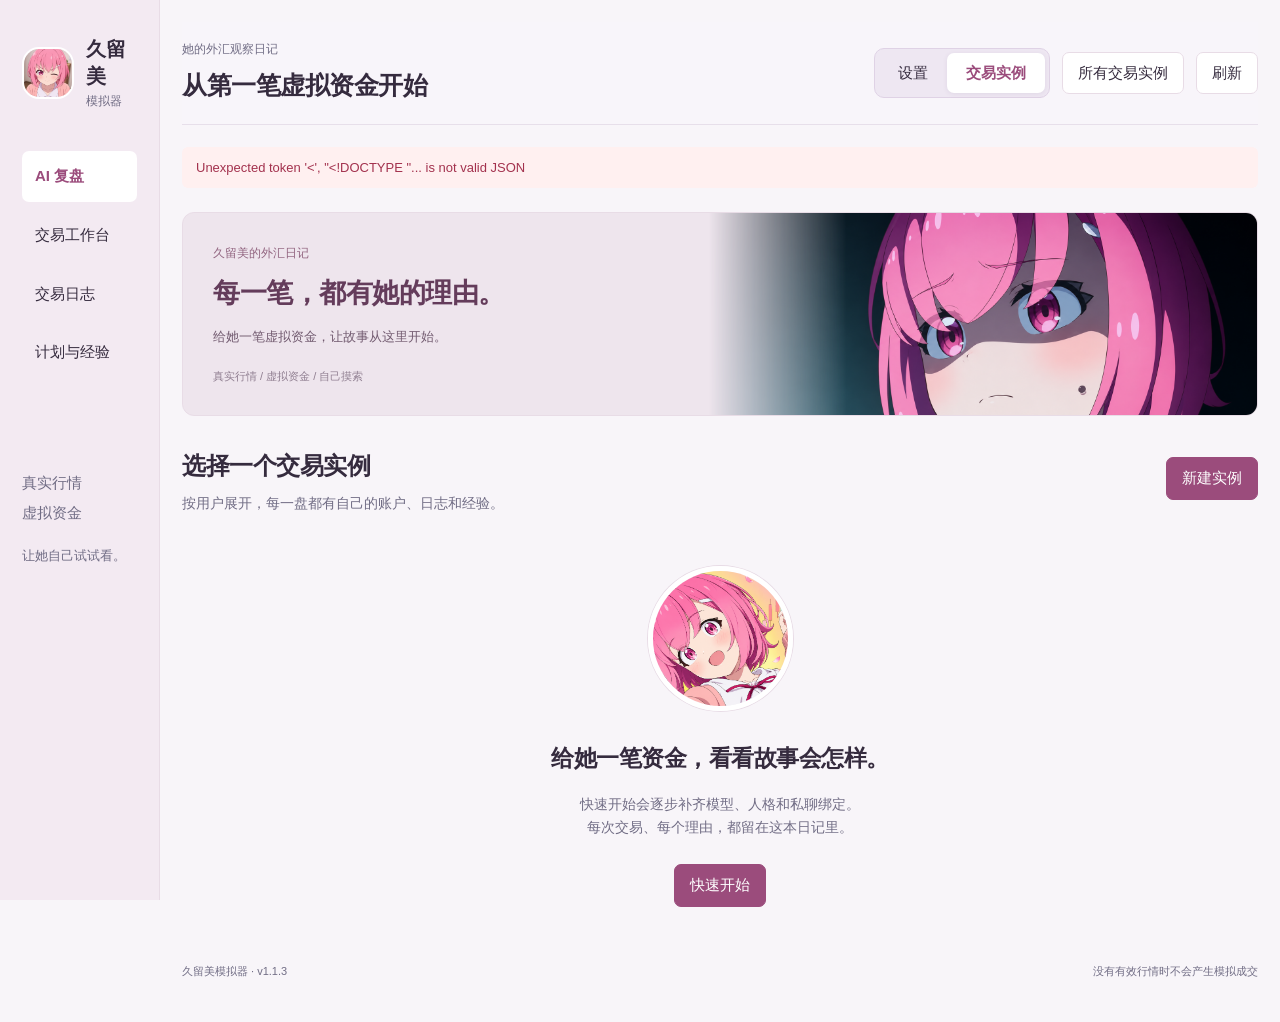
==== views/dashboard/index.html @ 7f1bf43e "Restore original Kurumi dashboard in standalone demo" ====
<!doctype html>
<html lang="zh-CN">
  <head>
    <meta charset="utf-8" />
    <meta name="viewport" content="width=device-width,initial-scale=1" />
    <title>久留美模拟器</title>
    <link rel="stylesheet" href="./style.css" />
    <link rel="stylesheet" href="./replay.css" />
  </head>
  <body>
    <div class="workspace">
      <aside>
        <div class="brand">
          <img
            class="brand-avatar"
            src="./assets/avatar.png"
            alt="久留美眨眼头像"
            width="52"
            height="52"
          />
          <h1>久留美<span>模拟器</span></h1>
        </div>
        <nav id="instance-nav" aria-label="交易实例导航">
          <button data-tab="replay" class="selected">AI 复盘</button
          ><button data-tab="overview">交易工作台</button
          ><button data-tab="journal">交易日志</button
          ><button data-tab="memory">计划与经验</button>
        </nav>
        <nav id="settings-nav" aria-label="设置导航" hidden>
          <button data-settings-anchor="users">用户与权限</button>
          <button data-settings-anchor="api">API与行情连接</button>
          <button data-settings-anchor="diary">每日日记</button>
          <button data-settings-anchor="portal">用户面板</button>
        </nav>
        <div class="aside-note">
          真实行情<br />虚拟资金<br /><strong>让她自己试试看。</strong>
        </div>
      </aside>
      <main>
        <header>
          <div>
            <span class="eyebrow">她的外汇观察日记</span>
            <h2 id="title">从第一笔虚拟资金开始</h2>
          </div>
          <div class="header-actions">
            <div class="workspace-switch" role="group" aria-label="工作区">
              <button
                type="button"
                id="workspace-settings"
                data-workspace="settings"
                aria-pressed="false"
              >
                设置</button
              ><button
                type="button"
                id="workspace-instances"
                data-workspace="instances"
                aria-pressed="true"
                class="active"
              >
                交易实例
              </button>
            </div>
            <button type="button" id="back-to-catalog">所有交易实例</button>
            <button id="refresh">刷新</button>
          </div>
        </header>
        <div class="instance-context" id="instance-context" hidden>
          <div class="instance-context-bar">
            <span id="instance-breadcrumb" class="caption"></span>
            <button type="button" id="open-instance-settings">实例设置</button>
          </div>
        </div>
        <div id="market-break-notice" class="market-break-notice" role="status" hidden></div>
        <div id="pause-notice" class="pause-notice" role="status" hidden></div>
        <div id="notice" role="status" aria-live="polite">
          正在连接 AstrBot…
        </div>
        <section class="character-banner" aria-label="久留美的交易日记">
          <div class="banner-copy">
            <span class="banner-kicker">久留美的外汇日记</span>
            <h2>每一笔，都有她的理由。</h2>
            <p id="mood-copy">给她一笔虚拟资金，让故事从这里开始。</p>
            <span class="banner-note">真实行情 / 虚拟资金 / 自己摸索</span>
          </div>
          <img
            id="mood-scene"
            src="./assets/neutral.png"
            alt="久留美正在观察行情"
            width="700"
            height="350"
          />
        </section>

        <section data-page="catalog" id="instance-catalog">
          <div class="catalog-heading" id="catalog-heading">
            <div>
              <h2>选择一个交易实例</h2>
              <p>按用户展开，每一盘都有自己的账户、日志和经验。</p>
            </div>
            <button type="button" data-new-instance class="primary">
              新建实例
            </button>
          </div>
          <div id="empty" class="welcome">
            <img
              class="welcome-art"
              src="./assets/welcome.png"
              alt="久留美与外汇图表"
              width="220"
              height="220"
            />
            <h2>给她一笔资金，看看故事会怎样。</h2>
            <p>
              快速开始会逐步补齐模型、人格和私聊绑定。<br />每次交易、每个理由，都留在这本日记里。
            </p>
            <button type="button" id="quick-start" class="primary">快速开始</button>
          </div>
          <div id="instance-directory" class="central-directory"></div>
        </section>
        <section data-page="overview">
          <p id="instance-loading" hidden>正在打开交易实例…</p>
          <div id="desk" hidden>
            <div class="account-top">
              <span id="game-status"></span>
              <div>
                <button type="button" id="pause-automation">暂停操作</button>
                <button id="decide" class="primary">让她看一次盘</button>
              </div>
            </div>
            <p id="decision-progress" role="status" class="caption"></p>
            <details id="decision-result" class="panel" hidden><summary>最近一次看盘结果</summary><pre id="decision-summary"></pre></details>
            <div class="metrics" id="metrics"></div>
            <div class="trading-grid">
              <div class="watch-column">
                <section class="panel watch-panel">
                  <span class="eyebrow">MARKET WATCH</span>
                  <h3>货币对</h3>
                  <div id="watchlist"></div>
                  <p class="caption">
                    六个品种持续采样。点击切换图表；未授权品种仅供观察。
                  </p>
                </section>
                <section class="panel loan-panel">
                  <span class="eyebrow">VIRTUAL CREDIT</span>
                  <h3>周转小金库</h3>
                  <p id="loan-permission" class="caption"></p>
                  <p class="caption" id="loan-info"></p>
                  <form id="loan">
                    <label
                      >借还金额（USD）<input
                        name="amount"
                        type="number"
                        min="0.01"
                        step="0.01"
                        required
                        placeholder="例如 1000"
                    /></label>
                    <div class="order-directions">
                      <button type="submit" name="action" value="borrow">
                        借入虚拟资金</button
                      ><button type="submit" name="action" value="repay">
                        偿还贷款
                      </button>
                    </div>
                  </form>
                  <p class="caption">
                    借款增加可用保证金，同时增加债务，不计作收益或追加本金。利息按真实时间累积；本局结束停止计息。启用后
                    AI 也可借还，不能提高额度。
                  </p>
                </section>
              </div>
              <div class="market-column">
                <section class="panel market-panel">
                  <div class="section-head">
                    <h3>市场观察</h3>
                    <select id="pair" aria-label="图表货币对"></select>
                  </div>
                  <div id="quote" class="quote">等待有效报价</div>
                  <div class="chart-toolbar">
                    <label
                      >图形<select id="chart-type">
                        <option value="candles">K线</option>
                        <option value="bars">OHLC柱</option>
                        <option value="line">折线</option>
                        <option value="area">面积</option>
                      </select></label
                    >
                    <label
                      >周期<select id="chart-period">
                        <option value="1m">1分钟</option>
                        <option value="5m" selected>5分钟</option>
                        <option value="15m">15分钟</option>
                        <option value="1h">1小时</option>
                        <option value="4h">4小时</option>
                        <option value="1d">日 K</option>
                        <option value="1w">周 K</option>
                        <option value="1M">月 K</option>
                      </select></label
                    >
                    <button id="chart-zoom-in" title="放大时间轴">放大</button
                    ><button id="chart-zoom-out" title="缩小时间轴">
                      缩小
                    </button>
                    <button id="chart-latest">回到最新</button
                    ><button id="chart-reset">重置视图</button>
                  </div>
                  <div
                    id="chart-ohlc"
                    class="chart-ohlc"
                    aria-live="polite"
                  ></div>
                  <p id="history-kind" class="caption"></p>
                  <div
                    id="chart"
                    class="price-chart"
                    aria-label="外汇历史图，横轴时间，纵轴价格"
                  ></div>
                  <div class="chart-history">
                    <button id="history-more">加载更早</button
                    ><span id="chart-status" role="status">正在加载历史…</span>
                  </div>
                  <details class="axis-settings">
                    <summary>坐标轴设置 · 时间与价格可拖动、缩放</summary>
                    <div class="form-grid">
                      <label class="check"
                        ><input
                          id="axis-interactive"
                          type="checkbox"
                          checked
                        />允许拖动／缩放两轴</label
                      >
                      <label
                        >价格刻度<select id="axis-mode">
                          <option value="0">实际价格</option>
                          <option value="1">对数价格</option>
                          <option value="2">百分比</option>
                        </select></label
                      >
                      <label
                        >时间显示<select id="axis-zone">
                          <option value="Asia/Shanghai">北京时间 UTC+8</option>
                          <option value="UTC">UTC</option>
                        </select></label
                      >
                      <div></div>
                      <label
                        >最低价格<input
                          id="axis-min"
                          type="number"
                          step="any"
                          min="0" /></label
                      ><label
                        >最高价格<input
                          id="axis-max"
                          type="number"
                          step="any"
                          min="0"
                      /></label>
                      <button id="axis-apply-y">应用价格范围</button
                      ><button id="axis-auto-y">价格自动适配</button>
                      <label
                        >X轴开始时间（设备本地时间）<input
                          id="axis-from"
                          type="datetime-local" /></label
                      ><label
                        >X轴结束时间（设备本地时间）<input
                          id="axis-to"
                          type="datetime-local"
                      /></label>
                      <button id="axis-apply-x">应用时间范围</button>
                    </div>
                  </details>
                  <p class="caption">
                    六个品种后台持续采样并保存。历史来自所选来源；左拖到边缘自动加载更早。拖动底部时间轴或右侧价格轴可缩放，双击坐标轴复位。历史数据仅供图表展示，参考汇率不参与成交，成交仍使用实时买卖价。
                  </p>
                </section>
                <section class="panel" id="positions"></section>
              </div>
              <div class="order-column">
                <section class="panel order-panel">
                  <span class="eyebrow">NEW ORDER</span>
                  <h3>开一笔虚拟交易</h3>
                  <p class="caption">操作和理由会记入日志，AI 也能看到。</p>
                  <form id="trade">
                    <label
                      >交易货币对<select name="pair" id="trade-pair"></select
                    ></label>
                    <label
                      >下单方式<select id="order-mode">
                        <option value="margin">按投入保证金</option>
                        <option value="units">按基础货币数量</option>
                      </select></label
                    >
                    <label id="margin-label"
                      >投入保证金（USD）
                      <div class="amount-row">
                        <input
                          id="order-margin"
                          name="margin"
                          type="number"
                          min="0.01"
                          step="any"
                          value="500"
                          required
                        /><button type="button" id="order-max">MAX</button>
                      </div></label
                    >
                    <label id="units-label" hidden
                      >基础货币数量<input
                        name="units"
                        type="number"
                        min="0.01"
                        step="any"
                        value="1000"
                        disabled
                        required
                    /></label>
                    <label
                      >本次杠杆 <output id="leverage-value">10×</output
                      ><input
                        id="order-leverage"
                        name="leverage"
                        type="range"
                        min="1"
                        max="10"
                        step="0.1"
                        value="10"
                    /></label>
                    <p class="caption" id="leverage-hint"></p>
                    <div id="order-estimate" class="order-estimate"></div>
                    <details>
                      <summary>止损、止盈与理由</summary>
                      <div class="form-grid">
                        <label
                          >止损价<input
                            name="sl"
                            type="number"
                            step="any"
                            min="0" /></label
                        ><label
                          >止盈价<input
                            name="tp"
                            type="number"
                            step="any"
                            min="0"
                        /></label>
                      </div>
                      <label
                        >操作理由<input
                          name="reason"
                          maxlength="200"
                          placeholder="人类手动市价单"
                      /></label>
                    </details>
                    <div class="order-directions">
                      <button
                        class="buy-button"
                        type="submit"
                        name="side"
                        value="buy"
                      >
                        ↗ 做多 / 买入</button
                      ><button
                        class="sell-button"
                        type="submit"
                        name="side"
                        value="sell"
                      >
                        ↘ 做空 / 卖出
                      </button>
                    </div>
                  </form>
                  <hr />
                  <p id="deposit-disabled" class="caption" hidden>
                    本局禁止中途追加虚拟本金。
                  </p>
                  <form id="deposit">
                    <label
                      >追加虚拟美元<input
                        name="amount"
                        type="number"
                        min="0.01"
                        step="0.01"
                        required
                        placeholder="例如 2000" /></label
                    ><button type="submit">追加本金</button>
                  </form>
                  <p class="caption">
                    追加本金不计入收益。开仓和平仓分别按名义价值收手续费；交易资产
                    / 已用保证金低于 50% 时模拟强平。
                  </p>
                </section>
              </div>
            </div>
            <section class="panel">
              <div class="section-head">
                <h3>最近发生的事</h3>
                <button data-go="journal">查看交易日志</button>
              </div>
              <div id="recent"></div>
            </section>
          </div>
        </section>
        <section data-page="replay" id="replay" hidden></section>
        <section data-page="journal" hidden>
          <div class="section-head">
            <h3>统一交易日志</h3>
            <p>AI、人类和系统，共同写下的账户时间线。</p>
          </div>
          <form id="journal-filters" class="panel journal-filters">
            <label>操作<select name="filter"><option value="all">全部记录</option><option value="operations">实际操作</option><option value="fills">仅成交</option><option value="rejected">未执行</option></select></label>
            <label>执行者<select name="source"><option value="all">所有执行者</option><option value="ai">AI</option><option value="human">人类</option><option value="system">系统</option></select></label>
            <label>货币对<select name="pair"><option value="">所有品种</option></select></label>
            <label>排序<select name="sort"><option value="newest">最新优先</option><option value="oldest">最早优先</option></select></label>
            <button id="journal-refresh" type="button">刷新</button>
            <button type="reset">重置筛选</button>
          </form>
          <div id="logs" class="panel journal-feed"></div>
          <div id="journal-pagination" class="journal-pagination">
            <button id="journal-prev" type="button">上一页</button>
            <p id="journal-status" role="status"></p>
            <button id="journal-next" type="button">下一页</button>
          </div>
        </section>
        <section data-page="memory" hidden>
          <div class="memory-intro">
            <img
              src="./assets/laugh.png"
              alt="久留美的表情"
              width="72"
              height="72"
            />
            <div>
              <h3>把经历留在日记里</h3>
              <p>行情会变，交易的理由不会丢。计划与经验跨会话保存。</p>
            </div>
          </div>
          <div class="notebook-layout">
            <section class="panel notebook-plan">
              <h3>当前交易计划</h3>
              <p>开仓理由始终跟随持仓。这里保存她对下一步的安排。</p>
              <div id="plan" class="notebook-prose">尚无计划</div>
            </section>
            <section class="panel notebook-diary">
              <h3>交易日记</h3>
              <p>是她自己的总结，不代表已经验证的盈利规律。</p>
              <details><summary>旧版经验笔记</summary><pre id="notes">尚无经验笔记</pre></details>
              <div class="connection-actions"><button type="button" id="diary-refresh">刷新日记</button>
                <button type="button" id="diary-older" hidden>更早的日记</button></div>
              <p id="diary-status" role="status"></p><div id="diary-entries"></div>
            </section>
          </div>
          <section class="panel global-experience-placeholder">
            <h3>智能体总经验</h3>
            <p>
              预留：未来单独维护跨实例的通用经验；当前实例的计划、日志与经验仍各自保存。
            </p>
            <button type="button" disabled>总经验（暂未启用）</button>
          </section>
        </section>
        <section data-page="setup" hidden>
          <div class="section-head settings-heading"><div><h2>设置</h2>
            <p>分别管理用户权限、API连接和每日日记。每局游戏规则在新建实例时设置。</p></div></div>
          <nav class="settings-pages" aria-label="设置分页">
            <button type="button" data-settings-tab="users">用户与权限</button>
            <button type="button" data-settings-tab="api">API与行情连接</button>
            <button type="button" data-settings-tab="diary" disabled title="独立版暂未接入自动日记">每日日记</button>
            <button type="button" data-settings-tab="portal">用户面板</button>
          </nav>
          <div data-settings-page="users">
            <section class="panel" id="access-scaffold">
              <h3>用户与权限</h3>
              <form id="workspace-mode-settings">
                <label class="check"><input name="multiplayer" type="checkbox">开启多人模式</label>
                <label id="workspace-main-picker">主用户<select name="main_user_id"></select></label>
                <p class="caption">单人模式只显示主用户的设置和实例。切换模式会保留所有用户与交易记录。聊天工具按用户归属隔离。</p>
              </form>
              <div id="workspace-primary-user"></div>
              <div id="workspace-role-settings"></div>
              <div id="managed-users"></div>
              <div class="connection-actions"><button type="submit" form="workspace-mode-settings">保存设置</button><span id="workspace-save-status" role="status"></span></div>
            </section>
          </div>
          <div data-settings-page="api" hidden>
            <section class="panel">
              <h3>LLM 调用接口</h3><p>每位用户在自己的面板中配置人格、模型和 API Key，网页聊天和定时看盘共用该配置。</p>
              <form id="llm-settings" hidden>
                <label>调用方式<select name="mode"><option value="platform">平台已配置的模型（默认）</option><option value="custom">自定义OpenAI兼容接口</option></select></label>
                <label data-llm-mode="platform">平台模型<select name="provider_id"></select></label>
                <div data-llm-mode="custom" hidden>
                  <label>兼容接口Base URL<input name="api_base" type="url" placeholder="https://example.com/v1"></label>
                  <label>模型名<input name="model" placeholder="填写接口提供的准确模型名"></label>
                  <label>API Key<input name="api_key" type="password" autocomplete="new-password"></label>
                  <label>自定义请求头（可选JSON）<textarea name="headers" rows="3"></textarea></label>
                  <label>单次请求超时（秒）<input name="timeout" type="number" min="10" max="180" value="120"></label>
                  <p class="caption">接口须支持Chat Completions与工具调用。密钥和请求头仅保存在服务器，不向模型或页面回显；空白保留已存值。</p>
                </div>
                <label class="check"><input name="debug_prompt" type="checkbox">在控制台输出完整LLM提示词（调试）</label>
                <p class="caption">默认关闭；开启后输出看盘和日记的系统提示词、上下文与任务正文，插件不截断。不输出接口密钥和请求头。</p>
              </form>
            </section>
              <section class="panel">
              <h3>看盘频率与风险事件</h3>
              <form id="decision-settings">
                <label class="check"><input type="checkbox" name="weekend_pause" checked>休市时段停止自动看盘（默认开启）</label>
                <p class="caption">默认按纽约时间周五 16:59 至周日 17:05，自动跟随夏令时。仅停止自动看盘，手动看盘和日记可继续。</p>
                <label>休息时区<input name="weekend_zone" value="America/New_York" required></label>
                <div class="form-grid">
                  <label>开始日<select name="weekend_start_day"><option value="0">周一</option><option value="1">周二</option><option value="2">周三</option><option value="3">周四</option><option value="4" selected>周五</option><option value="5">周六</option><option value="6">周日</option></select></label>
                  <label>开始时间<input type="time" name="weekend_start_time" value="16:59" required></label>
                  <label>结束日<select name="weekend_end_day"><option value="0">周一</option><option value="1">周二</option><option value="2">周三</option><option value="3">周四</option><option value="4">周五</option><option value="5">周六</option><option value="6" selected>周日</option></select></label>
                  <label>结束时间<input type="time" name="weekend_end_time" value="17:05" required></label>
                </div>
                <label>每实例两次看盘至少间隔（分钟）<input name="cooldown" type="number" min="10" max="1440" value="10" required></label>
                <label>每实例每小时最多看盘任务数<input name="hourly_limit" type="number" min="1" max="6" value="6" required></label>
                <p class="caption">手动、定时和风险触发共用上限，失败尝试也计数。多条风险事件合并排队；日记和普通聊天不计入此看盘额度。</p>
                <p>以下事件发生后主动请求LLM查看账户与复盘（不是直接向用户发消息）：</p>
                <label class="check"><input name="stop_loss" type="checkbox" checked>触发止损</label>
                <label class="check"><input name="take_profit" type="checkbox" checked>触发止盈</label>
                <label class="check"><input name="liquidation" type="checkbox" checked>爆仓 / 模拟强平</label>
                <label class="check"><input name="margin_call" type="checkbox" checked>保证金不足</label>
                <label class="check"><input name="end" type="checkbox" checked>本局结束</label>
                <p class="caption">事件任务同样排队限频；本局结束后只读复盘，不再交易。用户主动通知仍遵守免打扰。</p>
              </form>
            </section>
            <section class="panel connection-panel">
                <h3>行情连接</h3>
                <p>
                  选择真实报价来源，交易全部在插件内部模拟。免注册来源无需填写密钥。
                </p>
                <form id="connection">
                  <label
                    >历史数据来源<select
                      name="history_source"
                      id="history-source"
                    >
                      <option value="frankfurter">
                        Frankfurter · 每日参考汇率（默认）
                      </option>
                      <option value="market">
                        所选实时行情源 · 真实K线
                      </option></select
                    ><span class="caption"
                      >Frankfurter只用于日/周/月折线或面积图；选择K线、OHLC或分钟周期时自动使用实时行情源历史。不会影响成交报价。</span
                    ></label
                  >
                  <label
                    >行情源<select name="market_source" id="market-source">
                      <option value="biquote">biquote · 免注册、免 Key</option>
                      <option value="sina">新浪外汇 · 免注册、免 Key</option>
                      <option value="oanda">OANDA Practice · 模拟账户</option>
                    </select></label
                  >
                  <label data-source="biquote"
                    >biquote 批量报价接口
                    <input
                      name="biquote_url"
                      type="url"
                      required
                    />
                    <span class="caption"
                      >自动附加本插件的六个 symbols 参数。自定义地址需返回相同
                      JSON 格式。</span
                    >
                  </label>
                  <label data-source="sina"
                    >新浪报价接口
                    <input
                      name="sina_url"
                      type="url"
                      required
                    />
                    <span class="caption"
                      >自动附加货币对列表。自定义地址需返回相同的新浪行情格式。</span
                    >
                  </label>
                  <label data-source="oanda"
                    >模拟行情账户 ID<input
                      name="market_account"
                      autocomplete="off"
                      placeholder="填写 Practice 账户 ID"
                  /></label>
                  <label data-source="oanda"
                    >访问令牌<input
                      name="market_key"
                      type="password"
                      autocomplete="new-password"
                      placeholder="留空保留已保存令牌"
                  /></label>
                  <div class="connection-actions">
                    <button type="button" id="test-connection">
                      测试连通性</button
                    ><button type="button" id="reset-market-url">
                      恢复默认地址</button
                    >
                  </div>
                </form>
                <p class="caption">
                  测试使用当前输入，不保存、不切换交易报价。已有持仓时请先结清再切换来源或地址。
                </p>
                <div
                  id="connection-status"
                  role="status"
                  class="connection-result"
                ></div>
              </section>
            <div class="connection-actions">
              <button type="button" class="primary" id="save-api-settings">保存 API 与行情设置</button>
              <p id="api-save-status" role="status" class="caption"></p>
            </div>
          </div>
          <div data-settings-page="portal" hidden>
            <section class="card">
              <h2>独立用户面板</h2>
              <p class="caption">填写用户可访问的 HTTPS 域名，并将该域名转发到这里的监听端口。启用后，绑定的用户可私聊领取面板。</p>
              <form id="portal-settings">
                <label class="check"><input name="enabled" type="checkbox">启用独立面板</label>
                <label>HTTPS 地址 <input name="origin" type="url" placeholder="https://panel.example.com"></label>
                <label>监听地址 <select name="bind"><option value="127.0.0.1">本机 127.0.0.1</option><option value="0.0.0.0">容器网络 0.0.0.0</option></select></label>
                <label>监听端口 <input name="port" type="number" min="1024" max="65535" required value="8791"></label>
                <button type="submit">保存面板设置</button>
              </form>
              <p id="portal-settings-status" role="status"></p>
              <div class="connection-actions">
                <button type="button" id="portal-check-link" disabled>检查连接</button>
                <a id="portal-open-link" target="_blank" rel="noopener noreferrer" hidden>打开远程面板 ↗</a>
              </div>
              <p id="portal-link-status" class="caption" role="status">保存 HTTPS 地址后可检查浏览器到远程面板的连接。</p>
            </section>
          </div>
          <div data-settings-page="diary" hidden>
              <section class="panel" id="diary-settings-panel">
                <h3>她的每日小记</h3>
                <p>每个交易实例独立写日记，全部实例共用一条队列，逐篇生成；共用实例设置中的决策模型和人格。</p>
                <form id="diary-settings">
                  <label class="check"><input name="enabled" type="checkbox" checked>开启每日日记</label>
                  <label>每日写作时间<input name="time" type="time" value="00:10" required></label>
                  <label>时区<input name="timezone" value="Asia/Shanghai" required></label>
                  <label>前一天交易日志数量大于<input name="min_logs" type="number" min="0" max="10000" step="1" value="2" required>
                    <span class="caption">默认2，即至少3条才写；包括失败操作与人类操作，不把创建实例、后台分析摘要和设置变更计入。</span></label>
                  <label class="check"><input name="chat_only" type="checkbox">无交易但有聊天时也写日记</label>
                  <label class="check"><input name="send_to_owner" type="checkbox" checked>写完后主动发给主人</label>
                  <p class="caption">发到实例已授权的主人私聊，遵守主动通知总开关与免打扰时间。</p>
                  <p class="caption">此开关只用于交易日志为0的日期；1～阈值条交易日志的日期仍不生成。</p>
                  <label>首次提供的近期聊天条数<input name="history_count" type="number" min="0" max="100" step="1" value="40" required></label>
                  <p class="caption">仅归档功能启用后已授权参考会话的聊天，缺失旧聊天不编造。失败自动重试，重启与次日检查会补写遗漏日期；补写不读取未来资料。日记不会发往QQ。</p>
                  <button type="submit">保存日记设置</button>
                </form>
                <p id="diary-settings-status" role="status"></p>
              </section>

          </div>
        </section>
        <footer>
          久留美模拟器 · v1.1.3　<span>没有有效行情时不会产生模拟成交</span>
        </footer>
      </main>
    </div>

    <dialog id="quick-setup-dialog" class="instance-config-dialog" aria-labelledby="quick-setup-title">
      <div class="config-dialog-heading">
        <h2 id="quick-setup-title">快速开始</h2>
        <button type="button" data-close-dialog="quick-setup-dialog">取消</button>
      </div>
      <div id="quick-setup-fields"></div>
      <p id="quick-setup-status" role="status" class="caption"></p>
      <button type="button" id="quick-setup-next" class="primary">保存并继续</button>
    </dialog>
    <dialog
      id="create-instance-dialog"
      class="instance-config-dialog"
      aria-labelledby="create-dialog-title"
    >
      <div class="config-dialog-heading">
        <h2 id="create-dialog-title">新建交易实例</h2>
        <button type="button" data-close-dialog="create-instance-dialog">
          取消
        </button>
      </div>
      <section class="panel">
        <p id="create-caption" class="caption">
          只设置这一局的资金、杠杆、货币对和挑战规则。创建后可在实例设置中绑定AI。
        </p>
        <form id="create">
          <div id="create-persona-step" class="quick-create-fields">
          <label>AstrBot 人格<select id="create-persona" name="persona" required>
            <option value="">请选择人格</option>
          </select><span class="caption">必须先选择人格，创建后用于自主看盘和每日日记。</span></label>
          <label class="check"><input id="create-auto" name="auto" type="checkbox" checked />开启定时自主看盘（默认每小时一次）</label>
          </div>

          <p id="create-owner" class="caption" hidden></p>
          <fieldset id="create-user-fields" class="user-binding-fields">
            <legend>
              创建网页用户
            </legend>
            <input id="bound-umos" name="bound_umos" type="hidden">
            <label
              >用户昵称（选填）<input
                name="user_nickname"
                maxlength="40"
                placeholder="留空自动命名：用户1、用户2…"
              /><span class="caption"
                >创建后会生成网页登录凭据。</span
              ></label
            >
          </fieldset>

          <div id="create-details-step" class="quick-create-fields">
          <label
            >实例名称<input
              name="name"
              value="小澪的外汇日记"
              required
              maxlength="80"
          /></label>
          <div class="form-grid">
            <label
              >初始虚拟美元<input
                name="initial"
                value="10000"
                type="number"
                min="1"
                required /></label
            ><label
              >杠杆上限<select name="leverage">
                <option>10</option>
                <option>1</option>
                <option>5</option>
                <option>20</option>
                <option>50</option>
                <option selected>100</option>
              </select></label
            >
          </div>
          <label class="check"
            ><input
              name="allow_deposit"
              id="allow-deposit"
              type="checkbox"
              checked
            />允许本局中途追加虚拟美元（与借款分开控制）</label
          >
          <fieldset class="loan-options">
            <legend>本局虚拟借款规则</legend>
            <label class="check"
              ><input
                id="create-loan-enabled"
                name="loan_enabled"
                type="checkbox"
                checked
              />允许本局借用虚拟资金</label
            ><label
              >最大借款本金（USD）<input
                id="loan-limit"
                name="loan_limit"
                type="number"
                min="0.01"
                step="0.01"
                value="20000"
                required
            /></label>
            <p class="caption">
              限制尚未偿还的借款本金，默认初始资金的2倍。日单利0.01%，按真实时间计算。
            </p>
          </fieldset>
          <fieldset class="pair-options">
            <legend>允许交易的货币对（直接勾选，可多选）</legend>
            <div id="pairs"></div>
            <button type="button" id="pairs-all">全选</button>
            <span id="create-pair-count" class="caption" aria-live="polite"></span>
          </fieldset>
          <label
            >双边手续费率<input
              name="fee_rate"
              value="0.00002"
              type="number"
              step="0.00001"
              min="0"
              max="0.01"
          /></label>
          <details>
            <summary>挑战条件 · 留空就是自由模式</summary>
            <label
              >目标收益率 %<input
                name="profit"
                type="number"
                min="0.01"
                step="any" /></label
            ><label
              >累计净亏上限（美元）<input
                name="loss"
                type="number"
                min="0.01"
                step="any" /></label
            ><label
              >净值底线（美元）<input
                name="floor"
                type="number"
                min="0.01"
                step="any" /></label
            ><label
              >最大回撤 %<input
                name="drawdown"
                type="number"
                min="0.01"
                max="100"
                step="any" /></label
            ><label
              >到期时间<input name="deadline" type="datetime-local"
            /></label>
          </details>
          <button class="primary" type="submit">创建交易实例</button>
          </div>
          <button type="button" id="quick-create-back" hidden>上一步</button>
          <button type="button" id="quick-create-next" class="primary" hidden>下一步</button>
          <p id="quick-create-status" role="status" class="caption" hidden></p>
        </form>
      </section>
    </dialog>
    <dialog
      id="instance-settings-dialog"
      class="instance-config-dialog"
      aria-labelledby="instance-dialog-title"
    >
      <div class="config-dialog-heading">
        <h2 id="instance-dialog-title">实例设置</h2>
        <button type="button" data-close-dialog="instance-settings-dialog">
          关闭
        </button>
      </div>
      <section class="panel">
        <p id="binding-instance-name" class="caption"></p>
        <form id="instance-pair-settings">
          <fieldset class="pair-options">
            <legend>允许交易的货币对</legend>
            <div id="instance-trading-pairs"></div>
            <p class="caption">可多选。有持仓或挂单的货币对须先处理后才能取消。</p>
          </fieldset>
          <button type="submit">保存货币对</button>
        </form>
        <h3>AI 看盘绑定</h3>
        <form id="binding">
          <label class="check"><input name="portal_trade" type="checkbox">允许用户手动模拟交易</label>
          <label
            >看盘时参考的聊天记录条数<input
              name="history_count"
              type="number"
              min="0"
              max="100"
              value="20"
            /><span class="caption"
              >定时看盘、手动看盘和风险复盘都会按此条数读取已授权的主参考会话。0 表示不带聊天记录。</span
            ></label
          >
          <label
            >平台已配置的模型<select
              id="provider"
              name="provider"
            ></select></label
          ><label
            >AstrBot 人格<select id="persona" name="persona"></select></label
          ><label
            >主参考会话 UMO（可选）<input
              name="umo"
              placeholder="请先在目标私聊通过工具选择此实例，再关联" /></label
          ><label
            >看盘间隔
            <div class="interval-row">
              <input
                name="interval"
                type="number"
                min="0.01"
                step="any"
                value="15"
                required
              /><select id="interval-unit" aria-label="看盘间隔单位">
                <option value="1">秒</option>
                <option value="60" selected>分钟</option>
                <option value="3600">小时</option>
              </select>
            </div>
            <span class="caption" id="interval-permission-note">默认1小时，由管理员控制是否允许修改。</span></label
          ><label class="check"
            ><input name="auto" type="checkbox" />开启定时自主看盘</label
          ><button type="submit">保存当前游戏绑定</button>
        </form>
      </section>
      <section class="panel">
        <h3>主动汇报与免打扰</h3>
        <form id="instance-notifications"><div id="instance-notice-fields"></div>
          <button type="submit">保存本实例通知</button></form>
        <p id="instance-notice-status" role="status"></p>
      </section>
      <button type="button" id="delete-current-instance" class="danger-button">
        删除此实例
      </button>
      <p class="caption">
        资金、杠杆上限和借款规则在创建时确定；中途编辑规则的入口后续再接入。
      </p>
    </dialog>
    <dialog
      id="delete-instance-dialog"
      class="instance-config-dialog delete-instance-dialog"
      aria-labelledby="delete-instance-title"
    >
      <h2 id="delete-instance-title">删除交易实例</h2>
      <p id="delete-instance-name"></p>
      <p>
        将永久删除这一实例的余额、持仓、交易日志、计划与经验。其他实例、用户账号及公共历史行情不受影响。持仓不会生成平仓成交记录。
      </p>
      <div class="delete-dialog-actions">
        <button type="button" data-close-dialog="delete-instance-dialog">
          取消</button
        ><button
          type="button"
          id="confirm-delete-instance"
          class="danger-button"
        >
          确认删除
        </button>
      </div>
    </dialog>

    <dialog id="delete-user-dialog" class="instance-config-dialog delete-instance-dialog" aria-labelledby="delete-user-title">
      <h2 id="delete-user-title">删除虚拟用户</h2><p id="delete-user-description"></p>
      <p>将删除此用户的绑定信息，以及全部所属实例、交易日志、计划、日记和待发通知。其他用户不受影响，此操作不可恢复。</p>
      <div class="delete-dialog-actions"><button type="button" data-close-dialog="delete-user-dialog">取消</button>
        <button type="button" id="confirm-delete-user" class="danger-button">确认删除用户及其全部实例</button></div>
    </dialog>
    <script src="./vendor/lightweight-charts.js"></script>
    <script type="module" src="./app.js"></script>
  </body>
</html>
---- views/dashboard/style.css ----
:root {
  color-scheme: light;
  --ink: #29253e;
  --muted: #716d85;
  --purple: #6650a4;
  --line: #e4e1ed;
  --paper: #fff;
  --bg: #f3f4f9;
  --red: #b3435d;
  --green: #23816f;
}
* {
  box-sizing: border-box;
}
body {
  margin: 0;
  background: var(--bg);
  color: var(--ink);
  font:
    15px/1.65 "Segoe UI",
    "Microsoft YaHei",
    sans-serif;
}
button,
input,
select {
  font: inherit;
}
button {
  cursor: pointer;
  border: 1px solid var(--line);
  background: white;
  color: var(--ink);
  padding: 8px 15px;
  border-radius: 7px;
}
button:hover {
  border-color: var(--purple);
  background: #f5f2fc;
}
button:disabled {
  opacity: 0.5;
  cursor: wait;
}
.primary {
  background: var(--purple);
  border-color: var(--purple);
  color: white;
}
.primary:hover {
  background: #514081;
  color: white;
}
button:focus-visible,
input:focus-visible,
select:focus-visible {
  outline: 3px solid #ac9bdc;
  outline-offset: 2px;
}
.workspace {
  display: grid;
  grid-template-columns: 218px 1fr;
  min-height: 100vh;
}
aside {
  background: #eeecf7;
  padding: 36px 22px;
  border-right: 1px solid var(--line);
}
.brand {
  display: flex;
  gap: 12px;
  align-items: center;
}
.emblem {
  background: var(--purple);
  color: white;
  font-size: 25px;
  width: 46px;
  height: 50px;
  display: grid;
  place-items: center;
  border-radius: 16px 16px 16px 3px;
}
h1 {
  font-size: 20px;
  line-height: 1.35;
  margin: 0;
}
h1 span {
  display: block;
  font-size: 12px;
  color: var(--muted);
  font-weight: 400;
  margin-top: 3px;
}
nav {
  display: grid;
  gap: 8px;
  margin-top: 42px;
}
nav button {
  background: transparent;
  border-color: transparent;
  text-align: left;
  padding: 12px;
}
.selected {
  background: var(--paper);
  color: var(--purple);
  font-weight: 600;
}
.aside-note {
  margin-top: 90px;
  color: var(--muted);
  line-height: 2;
}
.aside-note strong {
  display: block;
  margin-top: 15px;
  font-size: 13px;
  font-weight: 400;
}
main {
  padding: 32px 36px;
  max-width: 1600px;
  min-width: 0;
}
header,
.header-actions,
.account-top,
.section-head {
  display: flex;
  align-items: center;
  justify-content: space-between;
  gap: 12px;
}
header {
  margin-bottom: 22px;
}
.eyebrow {
  font-size: 12px;
  color: var(--muted);
}
h2 {
  font-size: 25px;
  letter-spacing: -0.5px;
  margin: 4px 0;
  font-weight: 600;
}
h3 {
  font-size: 17px;
  margin: 0 0 12px;
}
p {
  color: var(--muted);
  font-size: 14px;
}
#notice {
  padding: 10px 14px;
  background: #ebe9f5;
  color: #5b4c80;
  border-radius: 6px;
  margin-bottom: 24px;
  font-size: 13px;
  overflow-wrap: anywhere;
}
.error {
  background: #fff0f0 !important;
  color: #a3324e !important;
}
.panel {
  background: var(--paper);
  border: 1px solid var(--line);
  border-radius: 10px;
  padding: 22px;
  margin-bottom: 20px;
}
.trading-grid {
  display: grid;
  grid-template-columns: minmax(0, 1.7fr) minmax(270px, 1fr);
  gap: 20px;
}
.metrics {
  display: grid;
  grid-template-columns: repeat(4, 1fr);
  gap: 20px;
  padding: 24px 0 28px;
}
.metric {
  border-right: 1px solid var(--line);
}
.metric:last-child {
  border: 0;
}
.metric small {
  display: block;
  color: var(--muted);
}
.metric strong {
  display: block;
  font-size: 25px;
  font-variant-numeric: tabular-nums;
  font-weight: 600;
}
.positive {
  color: var(--green);
}
.negative {
  color: var(--red);
}
.caption {
  font-size: 12px;
  color: var(--muted);
}
.quote {
  font-size: 24px;
  font-variant-numeric: tabular-nums;
  margin: 15px 0;
}
.quote small {
  font-size: 12px;
  color: var(--muted);
  display: block;
}
canvas {
  width: 100%;
  height: 250px;
  background: #faf9fd;
  border-radius: 8px;
}
form {
  display: grid;
  gap: 14px;
}
label {
  display: grid;
  font-size: 13px;
  gap: 5px;
  color: var(--muted);
}
input,
select {
  width: 100%;
  min-width: 0;
  background: white;
  border: 1px solid #d6d2e3;
  border-radius: 6px;
  color: var(--ink);
  padding: 8px 10px;
}
.header-actions select {
  max-width: 220px;
}
.form-grid,
.two-col {
  display: grid;
  grid-template-columns: 1fr 1fr;
  gap: 16px;
}
.check {
  display: flex;
  align-items: center;
  gap: .55rem;
}
.check input {
  width: auto;
}
hr {
  border: 0;
  border-top: 1px solid var(--line);
  margin: 24px 0;
}
summary {
  cursor: pointer;
  color: var(--purple);
  margin-bottom: 10px;
}
.journal-row {
  display: grid;
  grid-template-columns: 145px 80px 1fr;
  gap: 15px;
  padding: 17px 0;
  border-bottom: 1px solid var(--line);
}
.journal-row:last-child {
  border: 0;
}
.journal-row small {
  color: var(--muted);
}
.journal-row p {
  margin: 3px 0;
}
.journal-row pre {
  font-size: 12px;
}
pre {
  white-space: pre-wrap;
  overflow-wrap: anywhere;
  font: inherit;
  max-height: 350px;
  overflow: auto;
}
table {
  width: 100%;
  border-collapse: collapse;
  font-size: 13px;
}
th,
td {
  text-align: left;
  border-bottom: 1px solid var(--line);
  padding: 10px 5px;
}
th {
  font-weight: 400;
  color: var(--muted);
}
.table-wrap {
  overflow: auto;
}
.welcome {
  text-align: center;
  min-height: 440px;
  padding: 55px 10px;
}
.orbit {
  color: var(--muted);
  font-size: 40px;
  word-spacing: 15px;
  margin-bottom: 25px;
}
.orbit span {
  display: inline-block;
  border: 2px solid #c8bedf;
  border-radius: 50%;
  width: 85px;
  height: 85px;
  line-height: 80px;
  margin: 0 22px;
  color: var(--purple);
}
.welcome h2 {
  font-size: 27px;
}
.welcome p {
  margin: 15px 0 25px;
}
footer {
  display: flex;
  justify-content: space-between;
  font-size: 11px;
  color: var(--muted);
  padding: 20px 0;
}
.sr-only {
  position: absolute;
  width: 1px;
  height: 1px;
  overflow: hidden;
  clip: rect(0, 0, 0, 0);
}
[hidden] {
  display: none !important;
}
@media (max-width: 1000px) {
  .workspace {
    grid-template-columns: 165px 1fr;
  }
  aside {
    padding: 25px 12px;
  }
  main {
    padding: 25px 20px;
  }
  .trading-grid {
    grid-template-columns: 1fr;
  }
  .two-col {
    grid-template-columns: 1fr;
  }
}
@media (max-width: 650px) {
  .workspace {
    display: block;
  }
  aside {
    padding: 15px;
    border-right: 0;
    border-bottom: 1px solid var(--line);
  }
  .brand {
    gap: 8px;
  }
  .emblem {
    width: 34px;
    height: 37px;
    font-size: 20px;
  }
  h1 {
    font-size: 18px;
  }
  h1 span {
    display: none;
  }
  nav {
    display: flex;
    margin-top: 16px;
    gap: 2px;
    overflow: auto;
  }
  nav button {
    white-space: nowrap;
    font-size: 12px;
    padding: 7px;
  }
  .aside-note {
    display: none;
  }
  main {
    padding: 20px 14px;
  }
  header {
    align-items: flex-start;
    flex-direction: column;
  }
  h2 {
    font-size: 22px;
  }
  .metrics {
    grid-template-columns: 1fr 1fr;
    gap: 17px;
  }
  .metric strong {
    font-size: 22px;
  }
  .account-top {
    align-items: flex-start;
    flex-direction: column;
  }
  .panel {
    padding: 17px;
  }
  .journal-row {
    grid-template-columns: 1fr;
    gap: 3px;
  }
  .form-grid {
    gap: 10px;
  }
  .welcome h2 {
    font-size: 22px;
  }
  footer {
    display: block;
  }
  .header-actions {
    width: 100%;
  }
}

.market-panel .section-head h3 {
  flex-shrink: 0;
  margin: 0;
}
.market-panel .section-head select {
  max-width: 160px;
}
.account-top > div {
  display: flex;
  gap: 8px;
}

/* Kurumi artwork stays in dedicated bands; never overlays controls or chart labels. */
:root {
  --purple: #9b4c7c;
  --line: #e8dce6;
  --bg: #f8f5f9;
  --ink: #352b3e;
}
aside {
  background: #f3eaf2;
}
.brand-avatar {
  width: 52px;
  height: 52px;
  object-fit: cover;
  border-radius: 17px;
  border: 2px solid white;
}
.character-banner {
  display: grid;
  grid-template-columns: 1.05fr 1fr;
  min-height: 190px;
  background: #eee5ed;
  border: 1px solid var(--line);
  border-radius: 12px;
  overflow: hidden;
  margin: 0 0 26px;
  position: relative;
}
.banner-copy {
  padding: 27px 30px;
  z-index: 1;
  align-self: center;
}
.banner-copy h2 {
  font-size: 27px;
  color: #643c5b;
  margin: 6px 0 10px;
}
.banner-copy p {
  font-size: 13px;
  color: #725b70;
  max-width: 34em;
  margin: 5px 0 16px;
}
.banner-kicker {
  font-size: 12px;
  color: #926580;
}
.banner-note {
  font-size: 11px;
  color: #907f91;
}
.character-banner > img {
  position: absolute;
  right: 0;
  top: 0;
  width: 51%;
  height: 100%;
  object-fit: cover;
  object-position: 66% 30%;
  mask-image: linear-gradient(to right, transparent, black 25%);
}
.character-banner:has(#mood-scene[src*="hero-"]) {
  background: #f2e9ef;
}
.welcome {
  min-height: 390px;
  padding: 20px 10px 35px;
}
.welcome-art {
  width: 145px;
  height: 145px;
  object-fit: cover;
  object-position: center 20%;
  border-radius: 50%;
  border: 5px solid white;
  box-shadow: 0 0 0 1px var(--line);
  margin: 5px 0 18px;
}
.welcome h2 {
  font-size: 23px;
}
.memory-intro {
  display: flex;
  gap: 18px;
  align-items: center;
  margin-bottom: 23px;
}
.memory-intro img {
  object-fit: cover;
  border-radius: 50%;
  border: 3px solid white;
}
.memory-intro h3 {
  margin: 0;
}
.memory-intro p {
  margin: 4px 0;
}
.connection-actions {
  display: flex;
  flex-wrap: wrap;
  gap: 8px;
}
.connection-result {
  padding: 12px;
  background: #f5eff5;
  border-radius: 7px;
  font-size: 13px;
  white-space: pre-wrap;
  overflow-wrap: anywhere;
}
.connection-result:empty {
  display: none;
}
.connection-result.error {
  background-image: url("./assets/distress.png") !important;
  background-size: 45px;
  background-position: right 8px center;
  background-repeat: no-repeat;
  padding-right: 65px;
}
.positive {
  color: #b34363;
}
.negative {
  color: #268573;
}
@media (max-width: 1000px) {
  .banner-copy {
    padding: 22px;
  }
  .banner-copy h2 {
    font-size: 23px;
  }
  .character-banner {
    min-height: 175px;
  }
}
@media (max-width: 650px) {
  .brand-avatar {
    width: 38px;
    height: 38px;
    border-radius: 12px;
  }
  .character-banner {
    min-height: 165px;
  }
  .banner-copy {
    padding: 20px 16px;
    max-width: 78%;
  }
  .banner-copy h2 {
    font-size: 20px;
    max-width: 9em;
  }
  .banner-copy p {
    max-width: 17em;
    font-size: 12px;
  }
  .character-banner > img {
    width: 58%;
    opacity: 0.38;
    mask-image: linear-gradient(to right, transparent, black 50%);
  }
  .banner-note {
    font-size: 10px;
  }
  .memory-intro {
    gap: 12px;
  }
  .memory-intro img {
    width: 60px;
    height: 60px;
  }
  .memory-intro p {
    font-size: 12px;
  }
}

@media (max-width: 650px) {
  .character-banner {
    grid-template-columns: 1fr;
    min-height: 185px;
  }
  .banner-copy {
    max-width: 86%;
    padding: 20px 16px;
  }
  .banner-copy h2 {
    max-width: none;
    font-size: 20px;
  }
  .banner-copy p {
    max-width: 22em;
  }
  .character-banner > img {
    width: 56%;
    opacity: 0.26;
  }
}

.chart-toolbar {
  display: flex;
  gap: 7px;
  align-items: end;
  flex-wrap: wrap;
  margin-bottom: 12px;
}
.chart-toolbar label {
  min-width: 80px;
  flex: 1;
}
.chart-toolbar button {
  padding: 7px 10px;
  font-size: 12px;
}
.price-chart {
  width: 100%;
  height: 340px;
  min-width: 0;
  position: relative;
}
.chart-ohlc {
  font-size: 12px;
  color: var(--muted);
  font-variant-numeric: tabular-nums;
  min-height: 23px;
}
.chart-history {
  display: flex;
  gap: 12px;
  align-items: center;
  margin: 12px 0;
  flex-wrap: wrap;
}
.chart-history span {
  font-size: 12px;
  color: var(--muted);
}
.axis-settings {
  padding: 12px 0;
  border-top: 1px solid var(--line);
}
.axis-settings .form-grid {
  margin-top: 14px;
}
.axis-settings .check {
  align-self: center;
}
.axis-settings button {
  font-size: 12px;
}
.price-chart table {
  font-size: inherit;
}
.price-chart td {
  border: 0;
  padding: 0;
}
.price-chart a {
  color: inherit;
}
@media (max-width: 650px) {
  .chart-toolbar {
    gap: 6px;
  }
  .chart-toolbar label {
    flex-basis: 38%;
  }
  .price-chart {
    height: 300px;
  }
  .axis-settings .form-grid {
    grid-template-columns: 1fr;
  }
  .chart-history {
    align-items: flex-start;
    flex-direction: column;
  }
}

/* Trading desk: watchlist, history and positions, order and virtual credit. */
.workspace {
  grid-template-columns: 180px minmax(0, 1fr);
}
main {
  max-width: 1900px;
  padding: 28px;
}
.trading-grid {
  grid-template-columns: 205px minmax(320px, 1fr) 290px;
  gap: 16px;
  align-items: start;
}
.trading-grid .panel {
  padding: 20px;
}
.market-column,
.order-column {
  min-width: 0;
}
.metrics {
  grid-template-columns: repeat(4, minmax(0, 1fr));
  background: #eee8f4;
  border: 1px solid #e1d5e8;
  border-radius: 14px;
  padding: 20px;
  gap: 18px;
  margin: 18px 0 22px;
}
.metric strong {
  font-size: 23px;
}
.watch-panel {
  position: sticky;
  top: 16px;
}
.watch-item {
  display: flex;
  justify-content: space-between;
  gap: 8px;
  width: 100%;
  padding: 13px 8px;
  border-color: transparent;
  text-align: left;
  margin: 3px 0;
  font-size: 12px;
}
.watch-item > div:last-child {
  text-align: right;
}
.watch-item small {
  display: block;
  color: var(--muted);
  font-size: 10px;
}
.watch-item.active {
  background: #f4e7ef;
  border-color: #d695b6;
  box-shadow: inset 3px 0 #b76590;
}
.amount-row {
  display: flex;
  gap: 6px;
}
.amount-row input {
  flex: 1;
}
.amount-row button {
  font-size: 11px;
  padding: 4px 8px;
}
.order-directions {
  display: grid;
  grid-template-columns: 1fr 1fr;
  gap: 8px;
}
.order-directions button {
  padding: 12px 6px;
  font-size: 13px;
}
.buy-button {
  background: #d5eee3;
  border-color: #a6d9c6;
  color: #195b49;
}
.sell-button {
  background: #f7dce3;
  border-color: #e7b5c2;
  color: #913c53;
}
.order-estimate {
  background: #f7f3f8;
  padding: 12px;
  border-radius: 8px;
  font-size: 12px;
  line-height: 2;
}
.order-panel details label {
  margin: 8px 0;
}
#order-leverage {
  padding: 0;
  accent-color: #a85a8c;
}
#leverage-value {
  font-size: 20px;
  color: #a85a8c;
}
.loan-panel {
  background: #fff8f5;
  border-color: #f0dfd6;
}
.position-card {
  border: 1px solid var(--line);
  padding: 16px;
  border-radius: 10px;
  margin: 12px 0;
  background: #fdfbfe;
}
.position-card .section-head {
  font-size: 14px;
}
.position-empty {
  text-align: center;
  padding: 35px 0;
}
.position-track {
  height: 38px;
  position: relative;
  margin: 12px 0;
}
.position-track:before {
  content: "";
  position: absolute;
  height: 3px;
  background: linear-gradient(90deg, #ecc3d0, #c2dfd3);
  left: 5%;
  right: 5%;
  top: 18px;
}
.price-marker {
  position: absolute;
  transform: translateX(-50%);
  font-size: 11px;
  border-radius: 50%;
  background: white;
  border: 1px solid #c4b3cd;
  padding: 1px 4px;
  top: 7px;
}
.price-marker.current {
  background: #8c659e;
  color: white;
  top: 16px;
}
.price-marker.stop {
  color: #ae4161;
}
.price-marker.take {
  color: #21816a;
}
.market-panel .section-head {
  flex-wrap: wrap;
}
.market-panel .section-head select {
  width: auto;
}
.market-panel canvas {
  background: transparent;
  border-radius: 0;
}
@media (min-width: 1600px) {
  .metrics {
    grid-template-columns: repeat(8, minmax(0, 1fr));
  }
  .metric strong {
    font-size: 21px;
  }
}
@media (max-width: 1350px) {
  .workspace {
    grid-template-columns: 160px minmax(0, 1fr);
  }
  main {
    padding: 22px;
  }
  .trading-grid {
    grid-template-columns: minmax(0, 1fr) 285px;
  }
  .watch-panel {
    grid-column: 1/-1;
    position: static;
  }
  #watchlist {
    display: grid;
    grid-template-columns: repeat(3, minmax(0, 1fr));
    gap: 6px;
  }
  .watch-panel .caption {
    margin-bottom: 0;
  }
}
@media (max-width: 850px) {
  .workspace {
    display: block;
  }
  .trading-grid {
    grid-template-columns: minmax(0, 1fr);
  }
  .watch-panel {
    grid-column: auto;
  }
  .metrics {
    grid-template-columns: repeat(2, minmax(0, 1fr));
  }
  .watch-item {
    min-width: 0;
  }
  main {
    padding: 15px;
  }
  .order-column {
    display: grid;
    grid-template-columns: 1fr 1fr;
    gap: 12px;
  }
  .order-column > .panel {
    min-width: 0;
  }
  nav {
    display: flex;
    flex-wrap: wrap;
    margin-top: 12px;
  }
}
@media (max-width: 600px) {
  .order-column {
    display: block;
  }
  #watchlist {
    grid-template-columns: repeat(2, minmax(0, 1fr));
  }
  .trading-grid .panel {
    padding: 15px;
  }
  .metric strong {
    font-size: 21px;
  }
  .quote {
    font-size: 21px;
  }
  .account-top {
    align-items: flex-start;
    flex-direction: column;
  }
  .chart-toolbar {
    flex-wrap: wrap;
  }
}

.watch-panel {
  position: static;
}

.workspace > aside {
  position: sticky;
  top: 0;
  height: 100vh;
  overflow-y: auto;
  align-self: start;
  scrollbar-width: thin;
}
.watch-column {
  min-width: 0;
}
.pair-options {
  border: 1px solid var(--line);
  border-radius: 8px;
  padding: 14px;
}
.pair-options legend {
  font-size: 13px;
  color: var(--muted);
}
#pairs, #instance-trading-pairs {
  display: grid;
  grid-template-columns: 1fr 1fr;
  gap: 10px;
  margin-bottom: 12px;
}
.interval-row {
  display: grid;
  grid-template-columns: 1fr 95px;
  gap: 8px;
}
.watch-item small {
  white-space: normal;
}
.watch-item > div {
  min-width: 0;
}
@media (max-width: 1350px) {
  .watch-column {
    grid-column: 1/-1;
    display: grid;
    grid-template-columns: 1fr 290px;
    gap: 16px;
  }
  .watch-column .watch-panel {
    grid-column: auto;
  }
  #watchlist {
    grid-template-columns: repeat(2, minmax(0, 1fr));
  }
}
@media (max-width: 850px) {
  .workspace > aside {
    position: sticky;
    top: 0;
    height: auto;
    max-height: 35vh;
    z-index: 10;
  }
  .watch-column {
    grid-column: auto;
    display: block;
  }
  #pairs, #instance-trading-pairs {
    grid-template-columns: 1fr;
  }
}

.watch-column .loan-panel .order-directions {
  grid-template-columns: 1fr;
}
.market-panel .section-head select {
  min-width: 230px;
  max-width: 100%;
}

#trade-notice {
  width: min(480px, calc(100% - 32px));
  max-height: 80vh;
  border: 1px solid #d9bdd3;
  border-top: 5px solid #8f659d;
  border-radius: 14px;
  padding: 26px;
  color: var(--ink);
  box-shadow: 0 18px 65px #31243b40;
}
#trade-notice::backdrop {
  background: #25203270;
}
#trade-notice h3 {
  font-size: 21px;
}
#trade-notice-body {
  white-space: pre-line;
  overflow: auto;
  max-height: 55vh;
  overflow-wrap: anywhere;
  color: var(--ink);
  margin: 16px 0 22px;
}
#trade-notice[data-level="danger"] {
  border-top-color: #ba4966;
}
#trade-notice[data-level="warning"] {
  border-top-color: #c99745;
}
#trade-notice[data-level="success"] {
  border-top-color: #388f75;
}
#trade-notice > button {
  float: right;
  min-width: 90px;
}

.position-card {
  padding: 10px 12px;
  margin: 8px 0;
  border-radius: 8px;
}
.position-card .section-head {
  gap: 8px;
  font-size: 13px;
}
.position-card p {
  margin: 3px 0;
  font-size: 11px;
}
.position-controls {
  display: grid;
  grid-template-columns: minmax(0, 1fr) auto;
  gap: 14px;
  align-items: center;
  margin: 3px 0;
}
.position-controls .position-track {
  height: 32px;
  margin: 0;
  min-width: 0;
}
.position-controls button {
  padding: 5px 13px;
  font-size: 12px;
  white-space: nowrap;
}
.positions-toggle {
  width: 100%;
  padding: 9px;
  margin: 6px 0;
  color: var(--purple);
  background: #f7f1f8;
}

.loan-options {
  border: 1px solid var(--line);
  border-radius: 8px;
  padding: 14px;
  display: grid;
  gap: 12px;
}
.loan-options legend {
  font-size: 13px;
  color: var(--muted);
}
.loan-options p {
  margin: 0;
}

.workspace-switch {
  display: flex;
  padding: 4px;
  border: 1px solid #dfd2e5;
  background: #eee7f2;
  border-radius: 10px;
}
.workspace-switch button {
  border: 0;
  background: transparent;
  padding: 8px 19px;
  white-space: nowrap;
}
.workspace-switch button.active {
  background: white;
  color: var(--purple);
  box-shadow: 0 1px 5px #5c3f7217;
  font-weight: 600;
}
.instance-context {
  display: flex;
  align-items: end;
  gap: 12px;
  flex-wrap: wrap;
  padding: 0 0 18px;
}
.instance-context label {
  min-width: 160px;
  max-width: 300px;
  flex: 1;
}
.instance-context .caption {
  align-self: center;
  margin-left: auto;
}
.instance-directory-panel {
  margin-top: 28px;
  border-top: 1px solid #ded5e5;
  padding-top: 20px;
}
.instance-directory-panel h3 {
  font-size: 12px;
  color: var(--muted);
}
#instance-directory details {
  margin: 6px 0;
}
#instance-directory summary {
  font-size: 12px;
  overflow-wrap: anywhere;
}
#instance-directory small {
  font-size: 11px;
  color: var(--muted);
}
.instance-entry {
  display: block;
  width: 100%;
  text-align: left;
  border: 0;
  padding: 8px 9px;
  margin: 3px 0;
  background: transparent;
  font-size: 12px;
  overflow-wrap: anywhere;
}
.instance-entry.active {
  background: #fff;
  color: #94547e;
  box-shadow: inset 3px 0 #bb80a5;
}
.access-scaffold {
  border-style: dashed;
  background: #faf7fc;
}
.access-scaffold p {
  max-width: 76ch;
}
.access-scaffold input:disabled {
  background: #f1edf4;
}
.preview-badge {
  background: #eee5f2;
  padding: 4px 11px;
  border-radius: 20px;
  color: #86668f;
  font-size: 12px;
}
.settings-heading {
  align-items: flex-start;
  margin: 12px 0 20px;
}
.global-experience-placeholder {
  border-style: dashed;
  background: #faf8fc;
}
.global-experience-placeholder h3 {
  font-size: 15px;
}
.global-experience-placeholder p {
  max-width: 75ch;
}
#create,
#connection,
#binding,
#access-scaffold {
  scroll-margin-top: 25px;
}
@media (max-width: 850px) {
  .instance-directory-panel {
    display: none;
  }
  .workspace-switch button {
    padding: 7px 11px;
  }
  .instance-context {
    gap: 9px;
  }
  .instance-context label {
    min-width: 130px;
  }
  .instance-context .caption {
    width: 100%;
    margin: 0;
  }
  .settings-heading {
    flex-wrap: wrap;
  }
  #create,
  #connection,
  #binding,
  #access-scaffold {
    scroll-margin-top: 140px;
  }
}

.workspace.catalog-mode {
  grid-template-columns: minmax(0, 1fr);
}
.workspace.catalog-mode > main {
  width: 100%;
  max-width: 1220px;
  margin: 0 auto;
  padding: 44px 36px;
}
.catalog-mode header {
  margin-bottom: 28px;
}
.catalog-mode #notice {
  margin-bottom: 30px;
}
.catalog-heading {
  display: flex;
  justify-content: space-between;
  gap: 20px;
  align-items: center;
  margin: 10px 0 26px;
}
.catalog-heading h2 {
  font-size: 24px;
}
.catalog-heading p {
  margin: 6px 0 0;
}
.central-directory {
  display: grid;
  gap: 20px;
}
.user-instance-group {
  background: #fff;
  border: 1px solid #e3dbe9;
  border-radius: 14px;
  overflow: hidden;
}
.user-instance-group > summary {
  display: flex;
  align-items: center;
  gap: 14px;
  list-style: none;
  margin: 0;
  padding: 20px 23px;
  background: #f7f2f9;
  cursor: pointer;
}
.user-instance-group > summary::-webkit-details-marker {
  display: none;
}
.user-avatar {
  width: 43px;
  height: 43px;
  display: grid;
  place-items: center;
  border-radius: 13px;
  background: #eaddeb;
  color: #915980;
  font-size: 19px;
}
.user-group-name {
  display: grid;
  gap: 1px;
}
.user-group-name strong {
  font-size: 16px;
  color: var(--ink);
}
.user-group-name small {
  font-size: 12px;
  color: var(--muted);
}
.user-create-instance { margin-left: auto; flex-shrink: 0; }
.user-create-instance + .group-toggle-label { margin-left: 0; }
.group-toggle-label {
  margin-left: auto;
  font-size: 11px;
  color: var(--muted);
}
.instance-card-grid {
  display: grid;
  grid-template-columns: repeat(auto-fill, minmax(250px, 1fr));
  gap: 14px;
  padding: 20px 23px;
}
.instance-entry.instance-card {
  display: grid;
  gap: 13px;
  padding: 17px;
  margin: 0;
  border: 1px solid #e4dce8;
  border-radius: 10px;
  background: #fff;
  text-align: left;
}
.instance-entry.instance-card:hover {
  background: #fbf6fb;
  border-color: #ba8bad;
}
.instance-card-head {
  display: flex;
  justify-content: space-between;
  gap: 12px;
  align-items: start;
}
.instance-card-head strong {
  font-size: 15px;
}
.instance-status {
  flex-shrink: 0;
  font-size: 10px;
  padding: 2px 7px;
  border-radius: 10px;
  background: #ede6f1;
  color: #856d93;
}
.instance-open {
  font-size: 12px;
  color: #9b527e;
}
.instance-card .caption {
  font-size: 11px;
  color: var(--muted);
}
.catalog-mode .welcome {
  padding-top: 45px;
  min-height: 550px;
}
.instance-context #back-to-catalog {
  background: #f7f2f9;
  color: var(--purple);
}
#instance-loading {
  padding: 40px;
  text-align: center;
}
@media (max-width: 700px) {
  .workspace.catalog-mode > main {
    padding: 24px 16px;
  }
  .catalog-heading {
    align-items: start;
    flex-direction: column;
  }
  .user-instance-group > summary {
    padding: 16px;
  }
  .instance-card-grid {
    padding: 16px;
    grid-template-columns: minmax(0, 1fr);
  }
  .group-toggle-label {
    font-size: 10px;
  }
  .catalog-mode header {
    gap: 16px;
  }
  .catalog-mode .welcome {
    padding-top: 25px;
  }
  .instance-context {
    align-items: center;
  }
}

.workspace > main > header {
  position: static;
  top: auto;
}
.header-actions {
  flex-wrap: wrap;
  justify-content: flex-end;
}
.instance-config-dialog {
  width: min(860px, calc(100% - 32px));
  max-height: 88vh;
  overflow: auto;
  border: 1px solid #decede;
  border-radius: 14px;
  padding: 25px;
  color: var(--ink);
  background: #fcf9fd;
  box-shadow: 0 20px 75px #30203940;
}
.instance-config-dialog::backdrop {
  background: #29213270;
}
.config-dialog-heading {
  display: flex;
  justify-content: space-between;
  align-items: center;
  gap: 16px;
  margin-bottom: 20px;
}
.config-dialog-heading h2 {
  font-size: 23px;
}
.instance-config-dialog .panel {
  padding: 0;
  border: 0;
  background: transparent;
}
.instance-config-dialog form {
  gap: 14px;
}
.instance-config-dialog .caption {
  margin-bottom: 16px;
}
.instance-config-dialog fieldset .caption {
  margin: 0;
}
.instance-context {
  align-items: center;
}
.instance-context #open-instance-settings {
  margin-left: auto;
}
#back-to-catalog {
  white-space: nowrap;
}
.workspace.catalog-mode #back-to-catalog {
  background: #f4edf7;
  color: var(--purple);
}
@media (max-width: 700px) {
  .instance-config-dialog {
    padding: 18px;
    max-height: 90vh;
  }
  .header-actions {
    gap: 8px;
  }
  .workspace-switch button {
    padding: 7px 10px;
  }
  #back-to-catalog {
    padding: 8px 10px;
    font-size: 13px;
  }
  .instance-context #open-instance-settings {
    margin: 0;
  }
}

.global-settings-grid {
  max-width: 900px;
}
.instance-config-dialog form > button[type="submit"] {
  margin-top: 8px;
}

.workspace > main > header {
  position: sticky;
  top: 0;
  z-index: 30;
  background: #f8f5faed;
  backdrop-filter: blur(12px);
  padding: 14px 0;
  border-bottom: 1px solid #e7dfea;
}
.user-binding-fields {
  border: 1px solid var(--line);
  border-radius: 9px;
  padding: 16px;
  display: grid;
  gap: 13px;
}
.user-binding-fields legend {
  font-size: 14px;
}
.required-mark {
  color: #bd3d5d;
}
.user-binding-fields textarea {
  font: inherit;
  width: 100%;
  padding: 9px 11px;
  border: 1px solid #d6d2e3;
  border-radius: 6px;
  color: var(--ink);
  resize: vertical;
}
.user-binding-fields .caption {
  font-size: 11px;
  line-height: 1.7;
  margin: 0;
}
.instance-tile {
  min-width: 0;
  border: 1px solid #e4dce8;
  border-radius: 10px;
  overflow: hidden;
  background: white;
  display: flex;
  flex-direction: column;
}
.instance-tile .instance-entry.instance-card {
  border: 0;
  border-radius: 0;
  flex: 1;
  width: 100%;
}
.instance-card-footer {
  border-top: 1px solid #f0eaf2;
  padding: 5px 12px;
  text-align: right;
}
.danger-text {
  color: #b44262;
}
.delete-instance {
  padding: 4px 9px;
  border: 0;
  background: transparent;
  font-size: 11px;
}
.danger-button {
  background: #b64464;
  border-color: #b64464;
  color: white;
}
.danger-button:hover {
  background: #9c3250;
  color: white;
}
.delete-instance-dialog {
  max-width: 520px;
}
.delete-dialog-actions {
  display: flex;
  justify-content: flex-end;
  gap: 12px;
  margin-top: 22px;
}
#delete-current-instance {
  margin-top: 15px;
}
@media (max-width: 850px) {
  .workspace > aside {
    position: static;
  }
  .workspace > main > header {
    top: 0;
    padding: 10px 0;
  }
  .workspace > main > header h2 {
    font-size: 21px;
  }
}

.managed-user {
  display: flex;
  align-items: center;
  gap: 16px;
  justify-content: space-between;
  padding: 14px 0;
  border-bottom: 1px solid var(--line);
}
.managed-user > div {
  display: grid;
  gap: 4px;
  min-width: 0;
}
.managed-user code,
.user-public-id {
  font-size: 12px;
  color: #9a507d;
  overflow-wrap: anywhere;
  user-select: all;
}
.user-public-id {
  margin-top: 4px;
}
.managed-user button {
  white-space: nowrap;
}


.settings-pages { display:flex; gap:8px; flex-wrap:wrap; margin:0 0 24px; }
.settings-pages .selected { background:#eadbea; color:#873d73; border-color:#c99fbd; }
#managed-users { display:grid; gap:16px; margin-top:24px; }
details.managed-user { display:block; padding:18px; border:1px solid #e5d4e2; border-radius:14px; }
.managed-user>summary { cursor:pointer; display:flex; justify-content:space-between; gap:12px; }
.managed-user form { margin-top:18px; }
.managed-user details { margin:14px 0; }
.managed-user details>summary { cursor:pointer; color:#93527c; }
.user-identity { display:flex; flex-wrap:wrap; align-items:center; justify-content:space-between; gap:12px; margin:14px 0; }
.user-bindings code,.user-identity code { overflow-wrap:anywhere; word-break:break-word; }
.notice-switches { display:grid; grid-template-columns:repeat(2,minmax(0,1fr)); gap:8px 16px; margin:16px 0; }
[data-settings-page]>.panel { margin-bottom:24px; }
#instance-notice-fields { margin-bottom:16px; }
@media(max-width:640px){.notice-switches{grid-template-columns:1fr}.managed-user>summary{flex-wrap:wrap}}

.required-indicator{color:#d72f4c;font-size:.9em;margin-left:4px;font-weight:600}.required-indicator[hidden]{display:none!important}

.notebook-layout { display: grid; grid-template-columns: minmax(0, .9fr) minmax(0, 1.2fr); gap: 16px; align-items: start; }
.notebook-plan { border-top: 3px solid #925f83; }
.notebook-diary { border-top: 3px solid #5b8277; }
.notebook-prose { line-height: 1.75; overflow-wrap: anywhere; color: var(--ink); }
.notebook-prose > section { padding: 10px 14px; margin-top: 10px; border-left: 3px solid #d3b5cb; background: #faf6fa; }
.notebook-prose h4, .notebook-prose p { margin: 0 0 .55em; }
.notebook-prose ul { padding-inline-start: 1.35em; }
.notebook-prose p:last-child { margin-bottom: 0; }
#diary-entries { display: grid; grid-template-columns: minmax(6.8rem, auto) minmax(0, 1fr); gap: 15px; align-items: start; }
#diary-entries nav { display: grid; gap: 4px; margin: 0; }
#diary-entries nav small { margin: 8px 0 2px; color: var(--muted); }
#diary-entries nav button { text-align: left; font-size: .82rem; padding: 7px; }
#diary-entries nav button[aria-pressed="true"] { background: #e7f0eb; border-color: #85aa9b; }
.notebook-reader { padding: 0 0 0 15px; border-left: 1px solid #dfd5e2; }
.notebook-reader > h4 { margin: 6px 0 12px; color: #41685e; }
@media (max-width: 1050px) { .notebook-layout { grid-template-columns: minmax(0, 1fr); } }
@media (max-width: 550px) {
  #diary-entries { grid-template-columns: minmax(0, 1fr); }
  #diary-entries nav { display: flex; flex-wrap: wrap; align-items: center; }
  .notebook-reader { border-left: 0; border-top: 1px solid #dfd5e2; padding: 8px 0 0; }
}

.journal-filters { display: flex; flex-wrap: wrap; align-items: end; gap: 10px; margin-bottom: 14px; }
.journal-filters label { display: grid; gap: 4px; flex: 1 1 7rem; color: var(--muted); font-size: .82rem; }
.journal-feed { padding-block: 6px 16px; }
.journal-day > h4 { position: sticky; top: 6rem; z-index: 1; margin: 0; padding: 10px 12px; background: #f2ebf4; color: #5b435d; }
.journal-event { display: grid; grid-template-columns: 6em minmax(0, 1fr); border-bottom: 1px solid #ece4ee; padding: 10px 12px; gap: 12px; }
.journal-event time { font-size: .82rem; color: var(--muted); font-variant-numeric: tabular-nums; padding-top: 3px; }
.journal-event-body { border-left: 3px solid #dbcbdf; padding-left: 12px; min-width: 0; }
.journal-event[data-kind="fill"] .journal-event-body { border-color: #548777; }
.journal-event[data-kind="rejected"] .journal-event-body { border-color: #b16177; }
.journal-event-heading { display: flex; flex-wrap: wrap; align-items: center; gap: 6px; }
.journal-badge { font-size: .75rem; background: #f0eaf3; border-radius: 4px; padding: 2px 6px; }
.journal-event[data-kind="fill"] .journal-badge:last-child { background: #e0efe8; color: #315e51; }
.journal-event[data-kind="rejected"] .journal-badge:last-child { background: #f6e5eb; color: #87384e; }
.journal-event-body p { margin: .35em 0; overflow-wrap: anywhere; }
.journal-position { font-size: .82rem; font-variant-numeric: tabular-nums; color: #41685e; }
.journal-event-body pre { overflow-wrap: anywhere; white-space: pre-wrap; }
.journal-pagination { display: flex; align-items: center; justify-content: space-between; gap: 10px; margin: 10px 0; }
.journal-pagination p { color: var(--muted); font-size: .85rem; }
@media (max-width: 600px) {
  .journal-day > h4 { position: static; }
  .journal-event { grid-template-columns: minmax(0, 1fr); gap: 4px; }
}

#workspace-mode-settings { display: grid; gap: 10px; margin: 14px 0 18px; padding: 14px; border: 1px solid var(--line); border-radius: 9px; background: #faf6fa; }
#workspace-mode-settings select { max-width: 25rem; }
#workspace-mode-settings p { margin: 0; }
#workspace-mode-settings button { justify-self: start; }

/* Keep native checkbox semantics while presenting one switch style. */
input[type="checkbox"] {
  appearance: none;
  width: 2.75rem;
  height: 1.65rem;
  flex: 0 0 auto;
  display: inline-grid;
  align-items: center;
  vertical-align: middle;
  margin: 0;
  padding: 0 .2rem;
  border: 0;
  border-radius: 999px;
  background: #786e7c;
  cursor: pointer;
}
input[type="checkbox"]::before {
  content: "";
  width: 1.25rem;
  height: 1.25rem;
  border-radius: 50%;
  background: white;
}
input[type="checkbox"]:checked { background: #52734c; }
input[type="checkbox"]:checked::before { justify-self: end; }
input[type="checkbox"]:focus-visible { outline: 2px solid #74588f; outline-offset: 3px; }
input[type="checkbox"]:disabled { opacity: .55; cursor: default; }
@media (forced-colors: active) {
  input[type="checkbox"] { appearance: auto; }
  input[type="checkbox"]::before { content: none; }
}

#workspace-role-settings { margin: 14px 0 24px; }
.role-settings-grid { display: grid; grid-template-columns: minmax(8rem, 1.25fr) repeat(2, minmax(0, 1fr)); align-items: center; border: 1px solid var(--line); border-radius: 9px; }
.role-settings-grid > * { min-width: 0; padding: 7px 10px; border-bottom: 1px solid var(--line); }
.role-settings-grid > :is(strong, span:first-child) { background: #f3edf5; }
.role-setting-cell input:not([type="checkbox"]) { width: 100%; min-width: 0; }
#workspace-role-settings[data-single="true"] .role-settings-grid { grid-template-columns: minmax(8rem, 1.25fr) minmax(0, 1fr); }
#workspace-role-settings[data-single="true"] [data-role="others"] { display: none; }
.managed-user-group + .managed-user-group { margin-top: 20px; }
@media (max-width: 560px) {
  .role-settings-grid { grid-template-columns: minmax(5.5rem, 1.05fr) repeat(2, minmax(0, 1fr)); }
  .role-settings-grid > * { padding: 6px; font-size: .8rem; }
}

#workspace-main-picker[hidden] { display: none; }
.managed-user-heading { display: flex; align-items: center; gap: 10px; }
.managed-user-heading .caption { margin-inline-start: auto; }
.managed-user-toggle { font-size: .8rem; color: var(--muted); }
.managed-user-toggle::before { content: "▸ 展开"; }
.managed-user[open] .managed-user-toggle::before { content: "▾ 收起"; }
#workspace-primary-user .managed-user { padding: 14px; }
#workspace-primary-user .managed-user form { margin: 12px 0; }

#workspace-primary-user .managed-user { display: block; padding: 18px; border: 1px solid var(--line); border-radius: 14px; }
#managed-users .managed-user form { display: grid; grid-template-columns: minmax(0, .7fr) minmax(0, 1.3fr); gap: 12px; }
#managed-users .managed-user form > label { min-width: 0; }
#managed-users .managed-portal-account { grid-column: 1 / -1; padding: 12px; border: 1px solid var(--line); border-radius: 9px; background: #faf6fa; overflow-wrap: anywhere; }
#managed-users .managed-portal-account input { max-width: 32rem; }
#managed-users .managed-user-footer { display: flex; justify-content: flex-end; margin-top: 12px; }
@media (max-width: 620px) { #managed-users .managed-user form { grid-template-columns: minmax(0, 1fr); } }

.managed-user > .managed-user-heading { display: flex; }

/* The signed-in remote workspace shares View markup and styles. */
[data-remote-workspace] :is(.workspace-switch, #back-to-catalog, #instance-context, [data-page="setup"], [data-page="catalog"]) {
  display: none !important;
}
[data-remote-workspace] [data-portal-prohibited="true"] { cursor: help; }

.portal-login-username {
  display: block; width: fit-content; max-width: 100%; margin-top: 6px;
  padding: 6px 10px; border-radius: 6px; background: #eee4ef;
  color: #55344f; font-size: 1rem; font-weight: 700; overflow-wrap: anywhere;
}

.quick-create-fields:not([hidden]) { display: grid; gap: 14px; }

.market-break-notice { margin: 12px 0; padding: 12px 16px; border: 1px solid #d9bb79; border-radius: 9px; background: #fff4db; color: #755118; }
.pause-notice { margin: 14px 0; padding: 16px; border: 2px solid #a7537a; border-radius: 9px; background: #f4e1ec; color: #753353; font-weight: 700; }

.shared-tool-permissions { display: grid; grid-template-columns: repeat(2,minmax(0,1fr)); gap: 18px; margin-top: 20px; }
.shared-tool-permissions section { padding: 16px; border: 1px solid var(--line); border-radius: 10px; }
.shared-tool-permissions table { width: 100%; border-collapse: collapse; }
.shared-tool-permissions th, .shared-tool-permissions td { padding: 10px; border-bottom: 1px solid var(--line); text-align: center; }
.shared-tool-permissions > p { grid-column: 1 / -1; }
#workspace-role-settings[data-single="true"] .shared-tool-permissions > [data-role="others"] { display: none; }
@media(max-width:760px) { .shared-tool-permissions { grid-template-columns: minmax(0,1fr); } }

/* Keep instance controls separate from the global settings and from each other. */
.instance-context { display: grid; grid-template-columns: minmax(0,1fr); gap: 12px; }
.instance-context-bar { display: flex; align-items: center; justify-content: space-between; gap: 12px; flex-wrap: wrap; }
.instance-context .caption { margin: 0; align-self: auto; }
.instance-context label { min-width: 0; max-width: none; flex: none; }
.portal-access-card { width: 100%; min-width: 0; border: 1px solid var(--line); border-radius: 10px; background: var(--paper); }
.portal-access-card > summary { padding: 12px 16px; cursor: pointer; color: var(--purple); font-weight: 600; }
.portal-access-card[open] > summary { border-bottom: 1px solid var(--line); }
.portal-access-content { display: grid; gap: 16px; padding: 16px; max-width: 900px; }
.portal-access-content p { margin: 0; }
.portal-account-caption { overflow-wrap: anywhere; }
#portal-umo-form { display: grid; gap: 8px; }
#portal-umo-form textarea { width: 100%; min-width: 0; padding: 10px 12px; border: 1px solid var(--line); border-radius: 7px; font: inherit; color: var(--ink); resize: vertical; }
#portal-umo-form > button { justify-self: start; }
.portal-access-actions { display: flex; flex-wrap: wrap; gap: 10px; padding-top: 12px; border-top: 1px solid var(--line); }
@media(max-width:600px) { .portal-access-content { padding: 12px; } .portal-access-actions > button { flex: 1 1 160px; } }
.standalone-profile { width: min(680px, 92vw); max-height: 90vh; overflow: auto; }
.standalone-profile header { display: flex; justify-content: space-between; align-items: center; }
.standalone-profile form { display: grid; gap: .6rem; margin-bottom: 1.2rem; }
.standalone-profile label { display: grid; gap: .25rem; }
.standalone-profile label:has(input[type=checkbox]) { display: flex; align-items: center; }
.standalone-messages { max-height: 16rem; overflow: auto; white-space: pre-wrap; overflow-wrap: anywhere; }
---- views/dashboard/replay.css ----
[data-page="replay"], .public-replay {
  --review-paper: #f7faf6;
  --review-ink: #243735;
  --review-muted: #53665c;
  --review-line: #d3ded4;
  --review-mint: #e4efe7;
  color: var(--review-ink);
  font-family: "PingFang SC", "Microsoft YaHei", system-ui, sans-serif;
}
.replay-heading, .replay-chart-top, .replay-timeline-top {
  display: flex; justify-content: space-between; align-items: center; gap: 12px; flex-wrap: wrap;
}
.replay-heading h2, .replay-timeline-top h3, .replay-detail h3 { margin: 0; }
.replay-heading p, .replay-muted, .replay-status { color: var(--review-muted); font-size: .88rem; }
.replay-filters { display: flex; gap: 8px; align-items: end; flex-wrap: wrap; }
.replay-filters label { display: grid; gap: 4px; font-size: .84rem; }
.workspace > main:has(> [data-page="replay"]:not([hidden])) { max-width: none; }
.replay-layout { display: grid; grid-template-columns: minmax(0, 1fr) clamp(250px, 29%, 420px); gap: 14px; align-items: start; }
.replay-main, .replay-detail { background: var(--review-paper); border: 1px solid var(--review-line); border-radius: 12px; overflow: hidden; }
.replay-detail { padding: 16px; overflow-wrap: anywhere; }
.replay-stats { display: grid; grid-template-columns: repeat(4, minmax(0,1fr)); background: var(--review-mint); }
.replay-stats div { display: grid; padding: 12px; border-right: 1px solid var(--review-line); gap: 3px; }
.replay-stats span { font-size: .78rem; color: var(--review-muted); }
.replay-stats strong, .replay-row time { font-variant-numeric: tabular-nums; }
.replay-chart-top, .replay-timeline-top { padding: 12px; border-top: 1px solid var(--review-line); }
.replay-chart { position: relative; width: 100%; min-height: 90px; }
/* Lightweight Charts layers a transparent interaction canvas over the data canvas. */
.replay-chart canvas { background: transparent; border-radius: 0; }
.replay-chart td { border: 0; padding: 0; }
.replay-chart a { color: inherit; }
.replay-legend { margin: 0; padding: 0 12px 10px; font-size: .8rem; color: var(--review-muted); }
.replay-chart.is-drawn { height: clamp(440px, 58vh, 660px); }
.replay-timeline-top select { width: auto; }
@media (min-width: 901px) { .replay-detail { max-height: clamp(540px, 85vh, 1000px); overflow: auto; } }
@media (max-width: 600px) { .replay-chart.is-drawn { height: 390px; } }
.replay-timeline { list-style: none; margin: 0; padding: 0; max-height: 350px; overflow: auto; }
.replay-row { display: grid; width: 100%; grid-template-columns: minmax(110px,1fr) minmax(75px,1fr) auto auto; text-align: left;
  gap: 8px; align-items: center; border: 0; border-top: 1px solid var(--review-line); border-radius: 0; padding: 10px 12px; background: transparent; color: var(--review-ink); }
.replay-row[aria-current="true"], .replay-row:hover { background: var(--review-mint); }
.replay-row time, .replay-actor { font-size: .78rem; color: var(--review-muted); }
.replay-tag { padding: 3px 6px; background: var(--review-mint); border-radius: 4px; font-size: .76rem; }
.replay-text { white-space: pre-wrap; line-height: 1.65; overflow-wrap: anywhere; }
.replay-related { display: block; margin: 5px 0; text-align: left; }
.replay-empty { padding: 18px; color: var(--review-muted); }
.replay-detail h4 { margin-bottom: 6px; }
@media (max-width: 900px) { .replay-layout { grid-template-columns: minmax(0,1fr); } }
@media (max-width: 500px) { .replay-stats { grid-template-columns: repeat(2,minmax(0,1fr)); } .replay-row { grid-template-columns: minmax(92px,1fr) minmax(55px,1fr) auto; } .replay-actor { display: none; } }

.replay-trade-labels { position: absolute; inset: 0; z-index: 10; pointer-events: none; }
.replay-trade-labels .replay-trade-label {
  position: absolute; pointer-events: auto; margin: 0; padding: 3px 8px;
  color: #fff; background: #12675d; border: 1px solid #fff; border-radius: 5px;
  font: 750 15px/1.3 "Microsoft YaHei", "PingFang SC", sans-serif;
  white-space: nowrap; box-shadow: 0 1px 4px #24373555; cursor: pointer;
}
.replay-trade-labels .replay-trade-label[data-kind="close"] { background: #943550; }
.replay-trade-labels .replay-trade-label[data-kind="system"] { background: #805018; }
.replay-trade-labels .replay-trade-label[aria-pressed="true"] { outline: 2px solid #243735; }


.replay-layout:has(> .replay-pairs:not([hidden])) { grid-template-columns: 135px minmax(0, 1fr) clamp(235px, 26%, 420px); }
.replay-pairs { display: grid; gap: 6px; margin: 0; padding: 10px; border: 1px solid var(--review-line); border-radius: 12px; background: var(--review-paper); }
.replay-pairs[hidden] { display: none; }
.replay-pairs summary { cursor: pointer; font-size: .88rem; font-weight: 650; padding: 3px 0; }
.replay-pair-selection { display: block; padding-top: 4px; color: var(--review-muted); font-size: .75rem; }
.replay-pairs details[open] .replay-pair-selection { display: none; }
.replay-pair-list { display: grid; gap: 6px; margin-top: 6px; }
.replay-pairs .replay-pair { text-align: left; padding: 8px; font-weight: 650; }
.replay-pairs .replay-pair[aria-pressed="true"] { outline: 2px solid #74588f; outline-offset: -2px; }
.replay-pairs .replay-pair[data-sign="gain"] { --pnl-color: #a32943; }
.replay-pairs .replay-pair[data-sign="loss"] { --pnl-color: #176c46; }
.replay-pairs .replay-pair:is([data-sign="gain"], [data-sign="loss"]) {
  background: color-mix(in srgb, var(--pnl-color) var(--pnl-strength), var(--review-paper));
}
.replay-pair[data-sign] .replay-pair-pnl { color: var(--pnl-color, var(--review-muted)); }
@media (max-width: 1100px) {
  .replay-layout:has(> .replay-pairs:not([hidden])) { grid-template-columns: 120px minmax(0, 1fr); }
  .replay-layout:has(> .replay-pairs:not([hidden])) > .replay-side { grid-column: 2; }
}
@media (max-width: 650px) {
  .replay-layout:has(> .replay-pairs:not([hidden])) { grid-template-columns: minmax(0, 1fr); }
  .replay-layout:has(> .replay-pairs:not([hidden])) > .replay-side { grid-column: 1; }
  .replay-pair-list { display: flex; flex-wrap: wrap; }
}

.replay-pair { display: grid; gap: 4px; }
.replay-pair small, .replay-pair-note { color: var(--review-muted); font-size: .75rem; }
.replay-pair-pnl { font-size: .84rem; font-variant-numeric: tabular-nums; }
.replay-pair-volume { height: 4px; border-radius: 4px; background: linear-gradient(to right, #558e80 var(--activity), #dce5df var(--activity)); }
.replay-performance { container-type: inline-size; padding: 14px 12px; border-top: 1px solid var(--review-line); }
.replay-performance h3, .replay-performance h4 { margin: 0; }
.replay-performance-grid { display: grid; grid-template-columns: repeat(3, minmax(0, 1fr)); gap: 8px; }
.replay-performance-card { border: 1px solid var(--review-line); border-radius: 8px; padding: 10px; overflow: hidden; }
.replay-performance-card p { margin: 4px 0 8px; }
.replay-performance-value { color: var(--curve-color); font-size: 1.28rem; font-variant-numeric: tabular-nums; }
.replay-performance-chart { height: 170px; }
.replay-performance-chart canvas { background: transparent; border-radius: 0; }
.replay-performance-chart td { border: 0; padding: 0; }
@container (max-width: 730px) {
  .replay-performance-grid { grid-template-columns: minmax(0, 1fr); }
}

.replay-position-arc { position: absolute; left: 0; top: 0; overflow: hidden; pointer-events: none; }
.replay-position-arc path { fill: none; stroke-linecap: round; }
.replay-arc-halo { stroke: #fff; stroke-width: 7px; }
.replay-arc-ink { stroke: #6941a5; stroke-width: 3px; stroke-dasharray: 7 4; }

.replay-inspector-heading { display: grid; gap: 8px; padding-bottom: 12px; }
.replay-inspector-heading h3 { font-size: 1.16rem; }
.replay-inspector-badges { display: flex; flex-wrap: wrap; gap: 6px; }
.replay-inspector-badges span { border-radius: 4px; padding: 3px 7px; background: #e4efe7; font-size: .78rem; }
.replay-inspector-badges span:first-child { background: #eee7f7; color: #593485; font-weight: 700; }
.replay-inspector-facts { display: grid; grid-template-columns: repeat(2,minmax(0,1fr)); gap: 1px; margin: 0 0 12px; border: 1px solid var(--review-line); border-radius: 8px; background: var(--review-line); overflow: hidden; }
.replay-inspector-facts div { padding: 8px 10px; background: #fff; }
.replay-inspector-facts dt { font-size: .76rem; color: var(--review-muted); }
.replay-inspector-facts dd { margin: 2px 0 0; font-weight: 650; font-variant-numeric: tabular-nums; }
.replay-inspector-section { padding: 11px 0; border-top: 1px solid var(--review-line); }
.replay-inspector-section h4 { margin: 0 0 6px; font-size: .91rem; }
.replay-inspector-section summary { font-size: .91rem; font-weight: 700; cursor: pointer; }
.replay-copy p, .replay-copy-preview { margin: 6px 0 0; }
.replay-copy-preview { display: block; font-weight: 400; color: var(--review-muted); font-size: .84rem; line-height: 1.5; }
.replay-inspector-section[open] .replay-copy-preview { display: none; }
.replay-plan-group { margin: 9px 0 0; border-left: 3px solid #d9c9eb; padding-left: 9px; }
.replay-plan-group strong { color: #593485; font-size: .82rem; }
.replay-inspector-section .replay-related { display: flex; flex-wrap: wrap; justify-content: space-between; gap: 4px 10px; width: 100%; border-left: 3px solid #8560b3; }
.replay-related time { font-size: .76rem; color: var(--review-muted); }
.replay-inspector-sample { margin: 4px 0 10px; }

.replay-activity { padding: 14px 12px; border-top: 1px solid var(--review-line); }
.replay-activity[hidden] { display: none; }
.replay-activity h3 { margin: 0 0 9px; }
.replay-activity p { margin: 7px 0; }
.replay-activity-legend { display: flex; flex-wrap: wrap; gap: 5px 8px; }
.replay-activity [data-kind="fill"] { --activity-ink: #008174; }
.replay-activity [data-kind="observe"] { --activity-ink: #6144af; }
.replay-activity [data-kind="fail"] { --activity-ink: #bd3155; }
.replay-activity [data-kind="idle"] { --activity-ink: #97600c; }
.replay-activity [data-kind="other"] { --activity-ink: #56665f; }
.replay-activity-legend span, .replay-run span { padding: 3px 7px; border: 1px solid currentColor; border-radius: 5px; color: var(--activity-ink); font-size: .75rem; }
.replay-activity-strip { display: flex; gap: 2px; overflow-x: auto; padding: 3px; }
.replay-activity-strip .replay-activity-bin { flex: 1 0 25px; min-width: 0; display: grid; grid-template-rows: 62px 9px 18px; align-items: end; gap: 3px; border: 1px solid transparent; background: transparent; padding: 3px 2px; color: var(--review-muted); }
.replay-activity-bin[aria-pressed="true"], .replay-activity-bin:hover { background: #eee7f7; border-color: #cbb8e1; }
.replay-activity-bin small { overflow: visible; white-space: nowrap; font-size: .66rem; text-align: left; }
.replay-activity-stack { position: relative; height: 100%; display: flex; flex-direction: column-reverse; border-bottom: 1px solid var(--review-line); }
.replay-activity-stack span { background: var(--activity-ink); border-radius: 2px; }
.replay-activity-runs { display: grid; gap: 5px; margin-top: 10px; }
.replay-activity-runs > strong { font-size: .82rem; color: var(--review-muted); }
.replay-activity-runs .replay-run { display: flex; align-items: center; justify-content: space-between; gap: 6px; flex-wrap: wrap; text-align: left; }
.replay-run time { font-size: .78rem; color: var(--review-muted); }

.replay-current-pair { color: var(--review-muted); font-weight: 700; font-variant-numeric: tabular-nums; }
.replay-market {
  background: rgb(225 239 232 / .68);
  border-bottom: 1px solid var(--review-line);
}
.replay-market.is-floating {
  position: fixed; right: 14px; bottom: 14px; z-index: 45;
  width: min(500px, calc(100vw - 28px));
  background: rgb(247 250 246 / .79); backdrop-filter: blur(6px);
  border: 1px solid #b9cdc2; border-radius: 10px; overflow: hidden;
  box-shadow: 0 8px 30px #24373533;
}
.replay-market.is-floating .replay-chart.is-drawn { height: clamp(155px, 31vh, 275px); }
.replay-market.is-floating .replay-legend { display: none; }
.replay-market.is-floating .replay-chart-top { padding: 6px 9px; }
.replay-return-chart { padding: 4px 8px; font-size: .78rem; }
.replay-return-chart[hidden] { display: none; }
.replay-event-guide {
  position: absolute; top: 5px; z-index: 1; color: #593485; background: #f4eefa;
  border: 1px solid #8560b3; border-radius: 3px; padding: 2px 5px; font-size: .72rem;
}
.replay-event-guide::after {
  content: ""; position: absolute; top: 100%; left: 0;
  height: var(--guide-height); border-left: 1px dashed #8560b3;
}

.replay-activity-dots { display: flex; justify-content: center; gap: 2px; min-height: 7px; }
.replay-activity-dots span { width: 5px; height: 5px; border-radius: 50%; background: var(--activity-ink); }
.replay-activity-count { position: absolute; top: 0; left: 0; right: 0; color: #243735; font-size: .66rem; text-shadow: 0 0 3px white, 0 0 3px white; }

.replay-market.is-floating.is-positioned { left: var(--float-left); top: var(--float-top); right: auto; bottom: auto; }
.replay-market.is-floating .replay-chart-top { cursor: move; touch-action: none; user-select: none; }
.replay-market.is-floating .replay-return-chart { cursor: pointer; }

.replay-side { min-width: 0; display: grid; gap: 10px; }
.replay-fill-summary { background: var(--review-paper); border: 1px solid var(--review-line); border-radius: 12px; padding: 12px 14px; }
.replay-fill-summary[hidden], .replay-pair-mix[hidden] { display: none; }
.replay-fill-summary h3, .replay-pair-mix h3 { margin: 0 0 8px; font-size: .85rem; }
.replay-fill-summary small, .replay-pair-mix small { color: var(--review-muted); font-size: .75rem; }
.replay-fill-source { display: grid; grid-template-columns: 2.3em minmax(0, 1fr) 2em; align-items: center; gap: 8px; font-size: .8rem; }
.replay-fill-source meter { width: 100%; accent-color: #617f70; }
.replay-fill-source strong { text-align: right; }
.replay-pair-mix { margin-top: 12px; padding-top: 9px; border-top: 1px solid var(--review-line); }
.replay-mix-track { height: 6px; background: #a47796; border-radius: 4px; overflow: hidden; margin-bottom: 4px; }
.replay-mix-track span { display: block; height: 100%; background: #4c8976; }
@media (min-width: 1101px) {
  .replay-layout > :is(.replay-side, .replay-pairs) { position: sticky; top: 7rem; }
  .replay-layout > .replay-pairs { max-height: calc(100dvh - 8rem); overflow: auto; }
  .replay-side .replay-detail { max-height: max(14rem, calc(100dvh - 19rem)); }
}
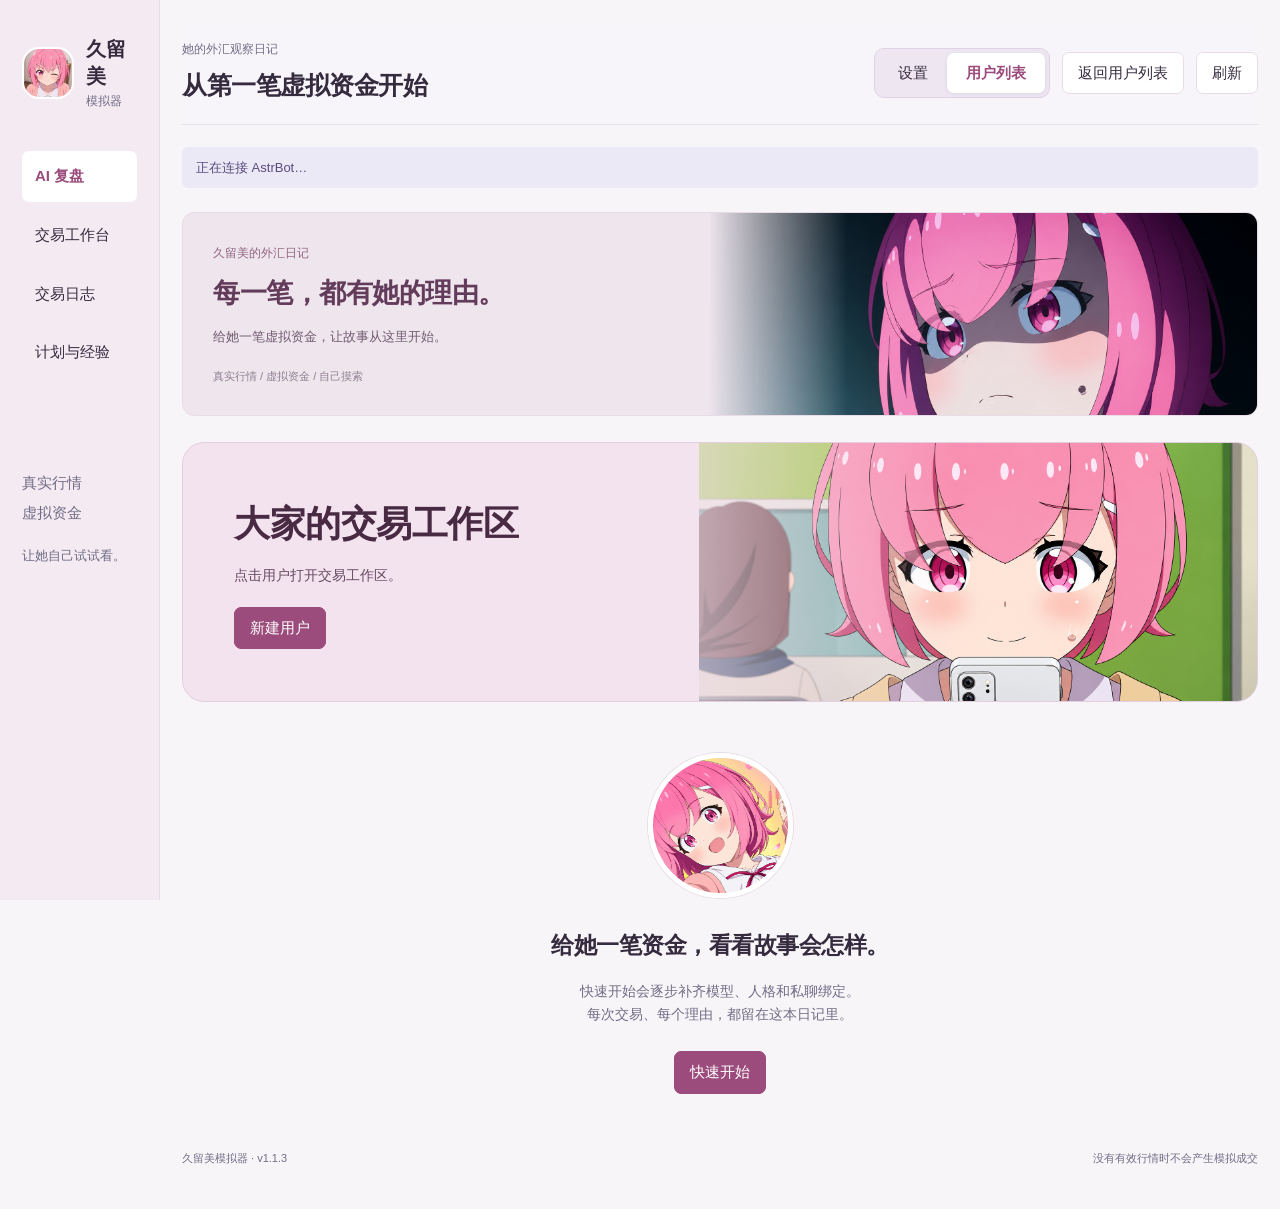
==== commit f41f3b40: "Add standalone workspace, agent and community features" ====
--- a/views/dashboard/index.html
+++ b/views/dashboard/index.html
@@ -26,10 +26,10 @@
           ><button data-tab="journal">交易日志</button
           ><button data-tab="memory">计划与经验</button>
         </nav>
+        <nav id="personal-settings-nav" aria-label="个人设置分类" hidden></nav>
         <nav id="settings-nav" aria-label="设置导航" hidden>
           <button data-settings-anchor="users">用户与权限</button>
-          <button data-settings-anchor="api">API与行情连接</button>
-          <button data-settings-anchor="diary">每日日记</button>
+          <button data-settings-anchor="api">行情连接</button>
           <button data-settings-anchor="portal">用户面板</button>
         </nav>
         <div class="aside-note">
@@ -58,10 +58,10 @@
                 aria-pressed="true"
                 class="active"
               >
-                交易实例
+                用户列表
               </button>
             </div>
-            <button type="button" id="back-to-catalog">所有交易实例</button>
+            <button type="button" id="back-to-catalog">返回用户列表</button>
             <button id="refresh">刷新</button>
           </div>
         </header>
@@ -95,11 +95,11 @@
         <section data-page="catalog" id="instance-catalog">
           <div class="catalog-heading" id="catalog-heading">
             <div>
-              <h2>选择一个交易实例</h2>
-              <p>按用户展开，每一盘都有自己的账户、日志和经验。</p>
+              <h2>大家的交易工作区</h2>
+              <p>点击用户打开交易工作区。</p>
             </div>
             <button type="button" data-new-instance class="primary">
-              新建实例
+              新建用户
             </button>
           </div>
           <div id="empty" class="welcome">
@@ -459,19 +459,24 @@
             <button type="button" disabled>总经验（暂未启用）</button>
           </section>
         </section>
-        <section data-page="setup" hidden>
-          <div class="section-head settings-heading"><div><h2>设置</h2>
-            <p>分别管理用户权限、API连接和每日日记。每局游戏规则在新建实例时设置。</p></div></div>
+        <section data-page="conversation" hidden></section>
+        <section data-page="community" hidden></section>
+        <section data-page="user-settings" hidden>
+          <div class="settings-illustration" data-section="api"><div><h2>个人设置</h2><p>管理人格、模型和自动看盘偏好。</p></div></div>
+          <div id="user-settings-actions" class="workspace-switch"></div>
+        </section>
+        <section data-page="setup" class="admin-settings" hidden>
+          <div class="settings-illustration">
+            <div><h2 id="settings-section-title">账号管理</h2><p id="settings-section-description">管理用户登录账号。</p></div>
+          </div>
           <nav class="settings-pages" aria-label="设置分页">
             <button type="button" data-settings-tab="users">用户与权限</button>
-            <button type="button" data-settings-tab="api">API与行情连接</button>
-            <button type="button" data-settings-tab="diary" disabled title="独立版暂未接入自动日记">每日日记</button>
+            <button type="button" data-settings-tab="api">行情连接</button>
             <button type="button" data-settings-tab="portal">用户面板</button>
           </nav>
           <div data-settings-page="users">
             <section class="panel" id="access-scaffold">
-              <h3>用户与权限</h3>
-              <form id="workspace-mode-settings">
+              <form id="workspace-mode-settings" hidden>
                 <label class="check"><input name="multiplayer" type="checkbox">开启多人模式</label>
                 <label id="workspace-main-picker">主用户<select name="main_user_id"></select></label>
                 <p class="caption">单人模式只显示主用户的设置和实例。切换模式会保留所有用户与交易记录。聊天工具按用户归属隔离。</p>
@@ -479,11 +484,11 @@
               <div id="workspace-primary-user"></div>
               <div id="workspace-role-settings"></div>
               <div id="managed-users"></div>
-              <div class="connection-actions"><button type="submit" form="workspace-mode-settings">保存设置</button><span id="workspace-save-status" role="status"></span></div>
+              <div class="connection-actions" hidden><button type="submit" form="workspace-mode-settings">保存设置</button><span id="workspace-save-status" role="status"></span></div>
             </section>
           </div>
           <div data-settings-page="api" hidden>
-            <section class="panel">
+            <section class="panel" hidden>
               <h3>LLM 调用接口</h3><p>每位用户在自己的面板中配置人格、模型和 API Key，网页聊天和定时看盘共用该配置。</p>
               <form id="llm-settings" hidden>
                 <label>调用方式<select name="mode"><option value="platform">平台已配置的模型（默认）</option><option value="custom">自定义OpenAI兼容接口</option></select></label>
@@ -500,9 +505,9 @@
                 <p class="caption">默认关闭；开启后输出看盘和日记的系统提示词、上下文与任务正文，插件不截断。不输出接口密钥和请求头。</p>
               </form>
             </section>
-              <section class="panel">
+              <section class="panel" hidden>
               <h3>看盘频率与风险事件</h3>
-              <form id="decision-settings">
+              <form id="decision-settings" hidden>
                 <label class="check"><input type="checkbox" name="weekend_pause" checked>休市时段停止自动看盘（默认开启）</label>
                 <p class="caption">默认按纽约时间周五 16:59 至周日 17:05，自动跟随夏令时。仅停止自动看盘，手动看盘和日记可继续。</p>
                 <label>休息时区<input name="weekend_zone" value="America/New_York" required></label>
@@ -589,6 +594,7 @@
                       placeholder="留空保留已保存令牌"
                   /></label>
                   <div class="connection-actions">
+                    <button type="button" id="download-history">预下载 K 线</button>
                     <button type="button" id="test-connection">
                       测试连通性</button
                     ><button type="button" id="reset-market-url">
@@ -929,6 +935,21 @@
       <div class="delete-dialog-actions"><button type="button" data-close-dialog="delete-user-dialog">取消</button>
         <button type="button" id="confirm-delete-user" class="danger-button">确认删除用户及其全部实例</button></div>
     </dialog>
+    <dialog id="new-user-dialog" aria-labelledby="new-user-title">
+      <header class="new-user-heading">
+        <img src="/assets/avatar.png" alt="" width="48" height="48">
+        <h2 id="new-user-title">新建用户</h2>
+      </header>
+      <form id="new-user-form">
+        <label>用户名<input name="username" autocomplete="off" maxlength="40" required></label>
+        <label>密码<input name="password" type="password" autocomplete="new-password" minlength="8" maxlength="128" required></label>
+        <p id="new-user-error" role="alert"></p>
+        <div class="new-user-actions">
+          <button type="button" id="cancel-new-user">取消</button>
+          <button class="primary" type="submit">创建用户</button>
+        </div>
+      </form>
+    </dialog>
     <script src="./vendor/lightweight-charts.js"></script>
     <script type="module" src="./app.js"></script>
   </body>
--- a/views/dashboard/style.css
+++ b/views/dashboard/style.css
@@ -1832,7 +1832,7 @@
 .managed-user > .managed-user-heading { display: flex; }
 
 /* The signed-in remote workspace shares View markup and styles. */
-[data-remote-workspace] :is(.workspace-switch, #back-to-catalog, #instance-context, [data-page="setup"], [data-page="catalog"]) {
+[data-remote-workspace] :is(#back-to-catalog, #instance-context, [data-page="setup"], [data-page="catalog"]) {
   display: none !important;
 }
 [data-remote-workspace] [data-portal-prohibited="true"] { cursor: help; }
@@ -1878,3 +1878,194 @@
 .standalone-profile label { display: grid; gap: .25rem; }
 .standalone-profile label:has(input[type=checkbox]) { display: flex; align-items: center; }
 .standalone-messages { max-height: 16rem; overflow: auto; white-space: pre-wrap; overflow-wrap: anywhere; }
+.standalone-user-row {
+  display: grid;
+  grid-template-columns: auto minmax(0, 1fr) auto;
+  align-items: center;
+  gap: 14px;
+  width: 100%;
+  margin-bottom: 9px;
+  padding: 14px 18px;
+  text-align: left;
+}
+.standalone-user-row strong { overflow-wrap: anywhere; }
+#new-user-dialog { width: min(460px, calc(100% - 32px)); padding: 28px; border: 1px solid #e6d5e4; border-radius: 20px; background: #fffafd; color: #342538; box-shadow: 0 24px 70px #40243e35; }
+#new-user-dialog::backdrop { background: #34253866; backdrop-filter: blur(3px); }
+.new-user-heading { display: flex; align-items: center; gap: 12px; margin-bottom: 24px; }
+.new-user-heading img { border-radius: 13px; object-fit: cover; }
+.new-user-heading h2 { margin: 0; }
+#new-user-error:empty { display: none; }
+#new-user-error { color: #963454; }
+.new-user-actions { display: flex; flex-wrap: wrap; justify-content: flex-end; gap: 8px; margin-top: 12px; }
+.user-preferences fieldset { display: grid; gap: 10px; border: 1px solid #e6d5e4; border-radius: 12px; padding: 16px; }
+.user-preferences legend { font-weight: 650; }
+
+/* Standalone admin pages */
+#catalog-heading, .settings-illustration {
+  position: relative;
+  border-radius: 22px;
+  min-height: 210px;
+  padding: clamp(24px, 4vw, 54px);
+  border: 1px solid #e2cedf;
+  background: linear-gradient(90deg, #f3e3ef 35%, #f3e3ef00 72%),
+    url("./assets/kurumi-phone-classroom-hd.png") right 42% / auto 122% no-repeat, #f3e3ef;
+  color: #482a43;
+}
+#catalog-heading { justify-content: flex-start; align-items: flex-start; flex-direction: column; gap: 20px; }
+#catalog-heading h2, .settings-illustration h2 { font-size: clamp(23px, 3vw, 36px); margin: 0; }
+#catalog-heading p, .settings-illustration p { color: #664a62; margin: 10px 0 0; max-width: 32ch; }
+.settings-illustration { min-height: 160px; margin-block: 24px 18px; }
+.settings-illustration[data-section="api"] {
+  background-image: linear-gradient(90deg, #e9e5f3 38%, #e9e5f300 78%), url("/assets/kurumi-night-smile-hd.png");
+  background-color: #e9e5f3;
+}
+.settings-illustration[data-section="portal"] {
+  background-image: linear-gradient(90deg, #f3e3ef 38%, #f3e3ef00 78%), url("./assets/kurumi-home-hd.png");
+}
+.catalog-empty {
+  padding: 26px;
+  border: 1px dashed #d9c5d8;
+  border-radius: 16px;
+  background: #ffffff80;
+  color: #695469;
+  margin: 0;
+}
+#instance-directory, #managed-users { display: grid; gap: 12px; }
+.standalone-user-row { background: #fff; border: 1px solid #e5d6e4; border-radius: 15px; margin: 0; }
+#instance-directory button.standalone-user-row:not(:disabled):hover { background: #fbf1f8; border-color: #bd8fb1; }
+.admin-settings .panel { border-radius: 18px; }
+@media (min-width: 901px) {
+  .admin-settings .settings-pages { display: none; }
+}
+@media (max-width: 680px) {
+  #catalog-heading, .settings-illustration {
+    padding-top: 148px;
+    background-size: 100% 100%, auto 170px;
+    background-position: center, right top;
+    background-blend-mode: normal;
+  }
+}
+  .first-game-hero { background-size: auto, auto 100%; }
+}
+
+.user-preferences { background: #fffafd; color: #482a43; }
+.user-preferences header { padding: 18px; margin-bottom: 18px; border-radius: 14px; background: linear-gradient(90deg,#e9e5f3 32%,#e9e5f300 84%), url("/assets/kurumi-night-smile-hd.png") right 25% / auto 170% no-repeat #e9e5f3; }
+.user-preferences fieldset { background: #fff; grid-template-columns: repeat(2,minmax(0,1fr)); }
+.user-preferences fieldset input { accent-color: #873b63; }
+.user-preferences fieldset input:not([type=checkbox]) { width: 100%; min-width: 0; }
+@media (max-width: 540px) { .user-preferences fieldset { grid-template-columns: 1fr; } }
+[data-remote-workspace] #user-settings-actions { margin-top: 12px; }
+
+#user-settings-actions { width: fit-content; max-width: 100%; margin-bottom: 16px; }
+.inline-user-settings { width: auto; max-height: none; overflow: visible; padding: clamp(16px, 3vw, 32px); border: 1px solid #e5d6e4; border-radius: 18px; background: #fffafd; }
+.inline-user-settings header { background: none; padding: 0; }
+
+.profile-settings { background: #fff; border: 1px solid #e5d6e4; border-radius: 18px; overflow: hidden; }
+.profile-settings h3 { margin: 0 0 12px; }
+.profile-settings form, .profile-settings aside { padding: clamp(16px, 3vw, 30px); }
+.profile-settings form, .profile-settings details[open] { display: grid; gap: 12px; }
+.profile-settings label { display: grid; gap: 6px; }
+.profile-settings button { justify-self: start; }
+.profile-settings p { margin: 0; overflow-wrap: anywhere; }
+.profile-settings p:empty { display: none; }
+.persona-card > p { white-space: pre-wrap; }
+.api-settings { display: grid; grid-template-columns: minmax(170px, 1fr) minmax(0, 3fr); }
+.api-settings aside { background: #f7eff7; border-inline-end: 1px solid #e5d6e4; }
+.api-settings label:not(.check) { grid-template-columns: minmax(105px, 1fr) minmax(0, 3fr); align-items: center; }
+.api-settings label small { grid-column: 2; }
+@media (max-width: 640px) {
+  .api-settings, .api-settings label:not(.check) { grid-template-columns: 1fr; }
+  .api-settings label small { grid-column: 1; }
+}
+
+.kurumi-chat { font-family: inherit; color: #452b42; }
+.kurumi-chat [hidden] { display: none !important; }
+.chat-launch, .chat-window { position: fixed; right: 24px; bottom: 22px; z-index: 2147483000; }
+.chat-launch { display: flex; align-items: center; gap: 10px; border-radius: 99px; background: #873b63; color: white; padding: 7px 16px 7px 8px; box-shadow: 0 8px 28px #4c23483b; }
+.chat-launch img, .chat-grip img { width: 32px; height: 32px; border-radius: 50%; object-fit: cover; }
+.chat-window { display: flex; flex-direction: column; width: min(380px, calc(100vw - 24px)); height: min(525px, calc(100dvh - 32px)); background: #fffafd; border: 1px solid #dfcbdd; border-radius: 20px; box-shadow: 0 18px 58px #4c23483b; overflow: hidden; }
+.kurumi-chat.docked .chat-window { inset: 12px 12px 12px auto; height: auto; }
+@media (min-width: 1100px) { body:has(.kurumi-chat.docked .chat-window:not([hidden])) .workspace { margin-right: 404px; } }
+.chat-bar { display: flex; align-items: center; gap: 6px; padding: 10px; background: #f1e2ef; border-bottom: 1px solid #dfcbdd; }
+.chat-grip { display: flex; align-items: center; gap: 9px; flex: 1; font-weight: 700; cursor: grab; touch-action: none; user-select: none; }
+.docked .chat-grip { cursor: default; }
+.chat-bar button { padding: 5px 9px; }
+.chat-log { display: flex; flex: 1; flex-direction: column; gap: 8px; overflow-y: auto; padding: 14px; min-height: 0; }
+.chat-log p { margin: 0; padding: 8px 11px; border-radius: 13px; max-width: 90%; white-space: pre-wrap; overflow-wrap: anywhere; }
+.chat-assistant { align-self: flex-start; background: #f2e9f3; }
+.chat-user { align-self: flex-end; background: #873b63; color: #fff; }
+.chat-window form { display: grid; grid-template-columns: minmax(0,1fr) auto; align-items: end; gap: 8px; padding: 12px; border-top: 1px solid #ede0eb; }
+.chat-window textarea { width: 100%; resize: none; }
+.chat-window > p { margin: 0 12px 10px; font-size: .85rem; }
+.chat-window > p:empty { display: none; }
+@media (max-width: 540px) { .chat-launch, .chat-window { right: 12px; bottom: 12px; } }
+
+.chat-log .chat-message { padding: 10px 12px; border-radius: 15px; max-width: 96%; min-width: 0; overflow-wrap: anywhere; color: #452b42; animation: chat-arrive .2s ease-out both; }
+.chat-log .chat-user { color: white; white-space: pre-wrap; }
+.chat-log .chat-message :is(p,ul,ol,h3,h4,h5,h6,pre,.chat-table) { margin: 0 0 .65em; padding: 0; max-width: 100%; border-radius: 0; }
+.chat-log .chat-message > :last-child { margin-bottom: 0; }
+.chat-log .chat-message :is(ul,ol) { padding-inline-start: 1.4em; }
+.chat-message code { background: #e8dceb; border-radius: 4px; padding: .1em .25em; }
+.chat-log .chat-message pre { overflow: auto; padding: 8px; background: #e8dceb; border-radius: 8px; }
+.chat-message pre code { padding: 0; }
+.chat-table { overflow-x: auto; }
+.chat-table table { width: 100%; border-collapse: collapse; font-size: .88em; }
+.chat-table :is(th,td) { padding: 5px 7px; border: 1px solid #d9c6db; text-align: start; }
+.chat-table th { background: #e8dceb; }
+.chat-log .chat-typing { display: flex; gap: 5px; padding: 13px; }
+.chat-typing span { width: 6px; height: 6px; border-radius: 50%; background: #873b63; animation: chat-dot 1s ease-in-out infinite alternate; }
+.chat-typing span:nth-child(2) { animation-delay: .16s; }
+.chat-typing span:nth-child(3) { animation-delay: .32s; }
+@keyframes chat-arrive { from { opacity: 0; transform: translateY(5px); } to { opacity: 1; transform: none; } }
+@keyframes chat-dot { from { opacity: .35; transform: translateY(1px); } to { opacity: 1; transform: translateY(-3px); } }
+@media (prefers-reduced-motion: reduce) { .chat-log .chat-message, .chat-typing span { animation: none; } }
+.chat-attachment { display: block; width: 100%; height: auto; border-radius: 8px; }
+
+.chat-speaker { display: none; }
+.kurumi-chat.full-chat .chat-window {
+  position: relative; inset: auto; width: 100%; height: clamp(440px, 76dvh, 920px);
+  z-index: auto; box-shadow: 0 10px 36px #4c234814;
+}
+.full-chat .chat-bar { padding: 14px 18px; }
+.full-chat .chat-window form {
+  width: min(100%, 880px); margin-inline: auto; padding: 14px 18px;
+}
+.full-chat .chat-log .chat-message { max-width: min(88%, 680px); line-height: 1.6; }
+.full-chat .chat-log { background: linear-gradient(180deg, #f9f1fa, #fffafd 140px); }
+.full-chat .chat-log { padding-inline: max(18px, calc((100% - 820px)/2)); }
+.full-chat .chat-speaker { display: flex; align-items: center; gap: 8px; margin-bottom: 6px; font-weight: 700; }
+.chat-speaker img { width: 28px; height: 28px; object-fit: cover; border-radius: 50%; }
+.full-chat .chat-grip { cursor: default; }
+@media (max-width: 680px) { .kurumi-chat.full-chat .chat-window { height: max(340px, 70dvh); } }
+
+.conversation-view .workspace > main > :is(header,footer,#market-break-notice,#pause-notice,#notice) { display: none !important; }
+.conversation-view .full-chat .chat-bar button, .conversation-view .conversation-back { display: none !important; }
+.conversation-view .full-chat .chat-window { height: calc(100dvh - 48px); min-height: 320px; }
+.conversation-view .full-chat .chat-log { padding-inline: clamp(16px, 4vw, 72px); }
+.conversation-view .full-chat .chat-message { max-width: min(74%, 680px); }
+.community-layout { display: grid; grid-template-columns: minmax(0,2fr) minmax(240px,1fr); gap: 18px; margin-top: 18px; align-items: start; }
+.community-layout [data-feed] { max-height: 64dvh; overflow: auto; display: grid; gap: 12px; }
+.community-card h3 { margin: 0 0 8px; }
+.community-card p { white-space: pre-wrap; overflow-wrap: anywhere; }
+.community-layout textarea { width: 100%; }
+@media (max-width: 760px) { .community-layout { grid-template-columns: 1fr; } }
+#personal-settings-nav { display: grid; gap: 8px; }
+#personal-settings-nav[hidden] { display: none; }
+.persistent-chat-tab { width: 100%; margin-top: 8px; text-align: left; }
+.profile-settings code { overflow-wrap: anywhere; white-space: normal; }
+
+[data-page="community"] .settings-illustration { min-height: 84px; padding: 16px 22px; margin: 12px 0; background-size: auto, auto 175%; }
+[data-page="community"] .settings-illustration h2 { font-size: 24px; }
+[data-page="community"] .settings-illustration p { margin-top: 4px; }
+.community-view #notice:not(.error), .community-view #market-break-notice { display: none; }
+.community-room { display: grid; grid-template-columns: minmax(155px,220px) minmax(0,1fr); gap: 12px 18px; }
+.community-room[hidden] { display: none; }
+.community-room > :is(.settings-illustration,.workspace-switch) { grid-column: 1 / -1; }
+.community-room [data-groups] { border: 1px solid #e5d6e4; background:#fffafd; border-radius: 14px; padding: 12px; }
+.community-room [data-groups] nav { display: grid; gap: 10px; }
+.community-room [data-groups] small { display: block; margin: 4px 0; }
+.community-room .community-layout { display: grid; grid-template-columns: 1fr; gap: 8px; margin: 0; }
+.community-room [data-feed] { min-height: 250px; background: #fffafd; padding: 12px; border-radius: 14px; align-content: start; }
+.community-room form { padding: 12px; }
+.community-room form h3 { margin: 0; }
+@media(max-width: 650px) { .community-room { grid-template-columns: 1fr; } }
--- a/views/dashboard/replay.css
+++ b/views/dashboard/replay.css
@@ -198,3 +198,7 @@
   .replay-layout > .replay-pairs { max-height: calc(100dvh - 8rem); overflow: auto; }
   .replay-side .replay-detail { max-height: max(14rem, calc(100dvh - 19rem)); }
 }
+
+@media (min-width: 1100px) {
+  .replay-heading > .replay-filters { margin-inline-end: clamp(24px, 6vw, 120px); }
+}
